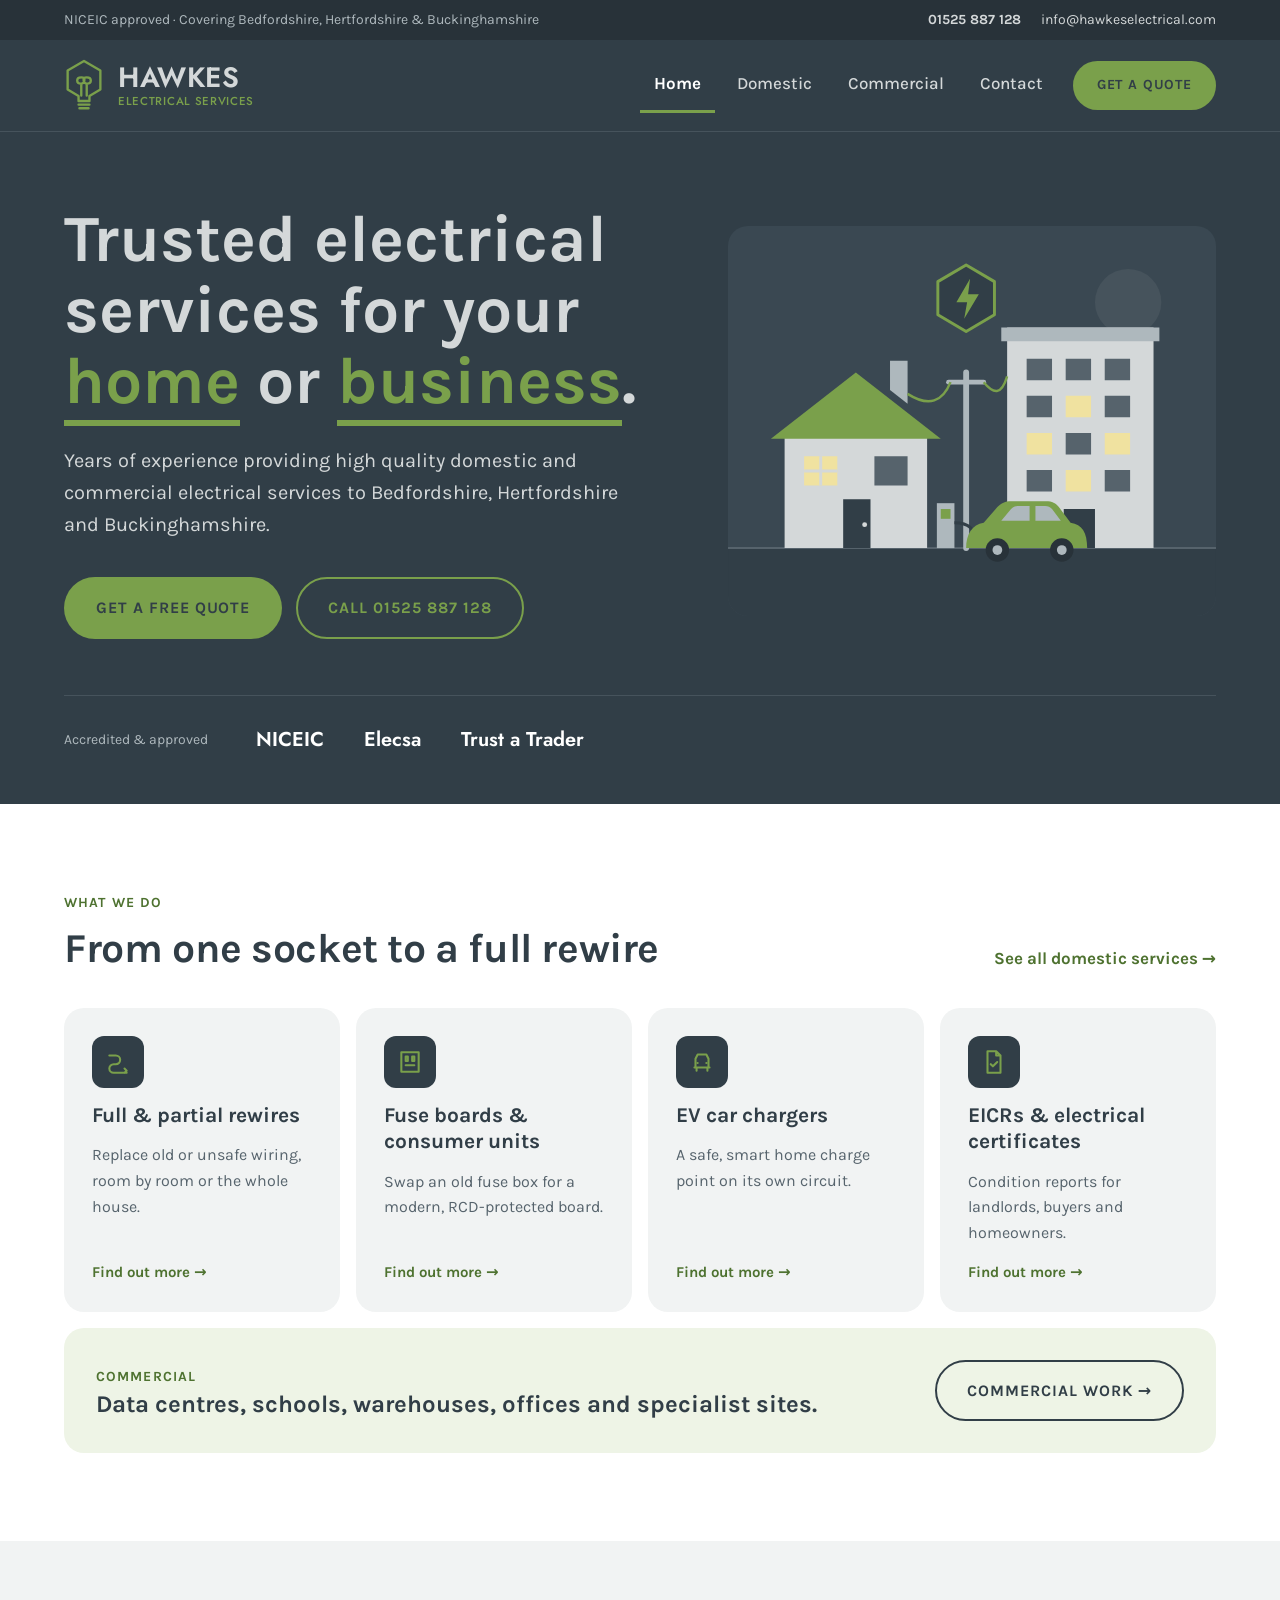
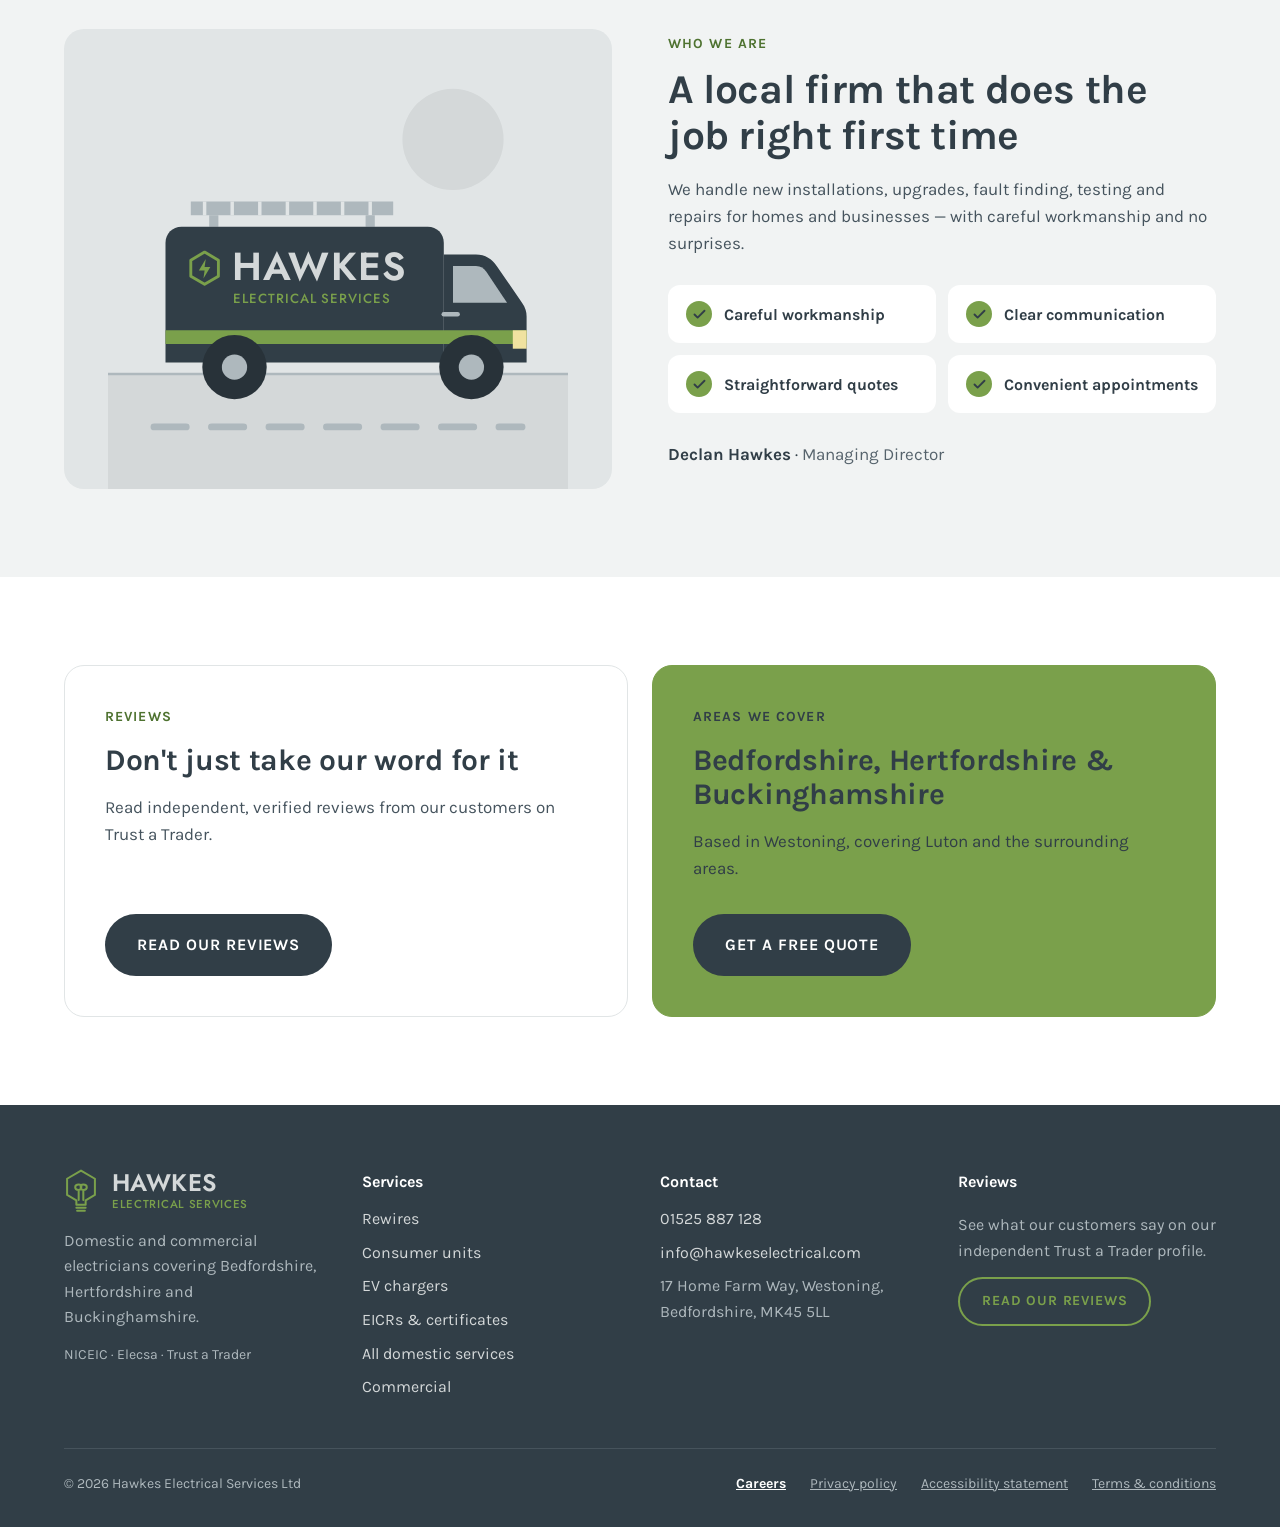
==== index.html @ 8e582f9a "Revert "Match the original site's colours throughout" This reverts commit 0a8708ca179732a55dd2e583e1" ====
<!doctype html>
<html lang="en-GB">
<head>
<meta charset="utf-8">
<meta name="viewport" content="width=device-width, initial-scale=1">
<title>Hawkes Electrical Services – Domestic & commercial electricians</title>
<meta name="description" content="Trusted domestic and commercial electrical services across Bedfordshire, Hertfordshire and Buckinghamshire.">
<meta name="theme-color" content="#313E47">
<link rel="preconnect" href="https://fonts.googleapis.com">
<link rel="preconnect" href="https://fonts.gstatic.com" crossorigin>
<link href="https://fonts.googleapis.com/css2?family=Karla:wght@400;500;600;700&amp;family=Jost:wght@500;600&amp;display=swap" rel="stylesheet">
<link rel="stylesheet" href="styles.css?v=8">
</head>
<body>
<a class="skip" href="#main">Skip to content</a>
<div class="topbar"><div class="wrap topbar-in"><span class="muted">NICEIC approved · Covering Bedfordshire, Hertfordshire &amp; Buckinghamshire</span><span class="topbar-links"><a href="tel:01525887128"><strong>01525 887 128</strong></a><a href="mailto:info@hawkeselectrical.com">info@hawkeselectrical.com</a></span></div></div>
<header class="site-header"><div class="wrap header-in">
<a class="brand" href="index.html" aria-label="Hawkes Electrical Services – home"><svg class="logo-mark" width="40" height="53" viewBox="0 0 44 58" fill="none" stroke="#7AA04B" stroke-width="2.6" stroke-linecap="round" stroke-linejoin="round" aria-hidden="true"><path d="M22 2 40 12.5v21L28 40.5V46H16v-5.5L4 33.5v-21z"/><path d="M19 40V27M25 40V27M19 27c-6 0-6-7 0-7s3 7 0 7M25 27c6 0 6-7 0-7s-3 7 0 7"/><path d="M16 50h12M17 54h10"/></svg><span class="wordmark"><span class="wm-1">HAWKES</span><span class="wm-2">ELECTRICAL SERVICES</span></span></a>
<a class="btn btn-green btn-sm header-call" href="tel:01525887128">Call us</a>
<nav class="nav" aria-label="Main"><a href="index.html" aria-current="page">Home</a><a href="domestic.html">Domestic</a><a href="commercial.html">Commercial</a><a href="contact.html">Contact</a><a class="btn btn-green btn-sm nav-cta" href="contact.html">Get a quote</a></nav>
</div></header>
<main id="main">
<section class="hero"><div class="wrap hero-in">
<div class="hero-copy">
<h1>Trusted electrical services for your <span class="hl">home</span> or <span class="hl">business</span>.</h1>
<p class="lead">Years of experience providing high quality domestic and commercial electrical services to Bedfordshire, Hertfordshire and Buckinghamshire.</p>
<div class="btn-row"><a class="btn btn-green" href="contact.html">Get a free quote</a><a class="btn btn-outline" href="tel:01525887128">Call 01525 887 128</a></div>
</div>
<div class="hero-art art-dark"><svg viewBox="0 0 500 400" width="100%" height="100%" role="img" aria-label="Illustration of a house and an office building connected to the power network" style="display:block">
<circle cx="410" cy="78" r="34" fill="#46535C"></circle>
<path d="M0 330h500v70H0z" fill="#313E47"></path>
<path d="M0 330h500" stroke="#56636C" stroke-width="2"></path>
<g>
<path d="M286 330V104h150v226z" fill="#D4D8D9"></path>
<path d="M280 104h162v14H280z" fill="#AEB8BD"></path>
<path d="M306 136h26v22h-26zM346 136h26v22h-26zM386 136h26v22h-26zM306 174h26v22h-26zM386 174h26v22h-26zM346 212h26v22h-26zM306 250h26v22h-26zM386 250h26v22h-26z" fill="#56636C"></path>
<path d="M346 174h26v22h-26zM306 212h26v22h-26zM386 212h26v22h-26zM346 250h26v22h-26z" fill="#F0E2A0"></path>
<path d="M344 290h32v40h-32z" fill="#313E47"></path>
</g>
<g>
<path d="M58 330V212h146v118z" fill="#D4D8D9"></path>
<path d="M44 218 131 150l87 68z" fill="#7AA04B"></path>
<path d="M166 168v-30h18v44z" fill="#AEB8BD"></path>
<path d="M78 236h34v30H78z" fill="#F0E2A0"></path>
<path d="M150 236h34v30h-34z" fill="#56636C"></path>
<path d="M95 236v30M78 251h34" stroke="#D4D8D9" stroke-width="3"></path>
<path d="M118 280h28v50h-28z" fill="#313E47"></path>
<circle cx="140" cy="306" r="2.5" fill="#D4D8D9"></circle>
</g>
<g>
<path d="M244 330V150" stroke="#AEB8BD" stroke-width="6" stroke-linecap="round"></path>
<path d="M226 160h36" stroke="#AEB8BD" stroke-width="5" stroke-linecap="round"></path>
<path d="M184 172c22 14 36 8 44-12M262 160c10 12 18 14 24-6" fill="none" stroke="#7AA04B" stroke-width="2.5"></path>
</g>
<g>
<path d="M214 330v-46h18v46z" fill="#AEB8BD"></path>
<path d="M218 290h10v10h-10z" fill="#7AA04B"></path>
<path d="M232 304c18 0 22 10 22 20" fill="none" stroke="#313E47" stroke-width="3"></path>
</g>
<g>
<path d="M244 330c0-14 6-24 18-26l14-16c4-4 8-6 14-6h36c6 0 10 2 13 6l12 16c12 2 17 10 17 26z" fill="#7AA04B"></path>
<path d="M280 302l10-12c2-2 4-3 7-3h12v15zM315 302v-15h10c3 0 5 1 7 3l9 12z" fill="#AEB8BD"></path>
<circle cx="276" cy="332" r="12" fill="#283239"></circle><circle cx="276" cy="332" r="5" fill="#AEB8BD"></circle>
<circle cx="342" cy="332" r="12" fill="#283239"></circle><circle cx="342" cy="332" r="5" fill="#AEB8BD"></circle>
</g>
<g transform="translate(210 40)">
<path d="M34 0 63 17v34L34 68 5 51V17z" fill="#313E47" stroke="#7AA04B" stroke-width="3" stroke-linejoin="round"></path>
<path d="M38 14 24 38h11l-3 17 15-25H36z" fill="#7AA04B"></path>
</g>
</svg></div>
</div>
<div class="wrap"><div class="accred"><span class="muted small">Accredited &amp; approved</span><span>NICEIC</span><span>Elecsa</span><span>Trust a Trader</span></div></div>
</section>
<section class="section"><div class="wrap">
<div class="section-head"><div><p class="eyebrow">What we do</p><h2>From one socket to a full rewire</h2></div><a class="text-link" href="domestic.html">See all domestic services →</a></div>
<div class="grid-4"><a class="card-link" href="rewires.html"><span class="ico"><svg width="26" height="26" viewBox="0 0 24 24" fill="none" stroke="#7AA04B" stroke-width="1.9" stroke-linecap="round" stroke-linejoin="round" aria-hidden="true"><path d="M4 6h6a4 4 0 0 1 0 8H8a4 4 0 0 0 0 8h12M18 18l2 2-2 2"/></svg></span><span class="card-title">Full &amp; partial rewires</span><span class="card-text">Replace old or unsafe wiring, room by room or the whole house.</span><span class="more">Find out more →</span></a><a class="card-link" href="consumer-units.html"><span class="ico"><svg width="26" height="26" viewBox="0 0 24 24" fill="none" stroke="#7AA04B" stroke-width="1.9" stroke-linecap="round" stroke-linejoin="round" aria-hidden="true"><path d="M4 3h16v18H4zM8 7h2v4H8zM14 7h2v4h-2zM8 15h8"/></svg></span><span class="card-title">Fuse boards &amp; consumer units</span><span class="card-text">Swap an old fuse box for a modern, RCD-protected board.</span><span class="more">Find out more →</span></a><a class="card-link" href="ev-chargers.html"><span class="ico"><svg width="26" height="26" viewBox="0 0 24 24" fill="none" stroke="#7AA04B" stroke-width="1.9" stroke-linecap="round" stroke-linejoin="round" aria-hidden="true"><path d="M5 17h14M6 17V9l2-4h8l2 4v8M8 13h.01M16 13h.01M7 17v3M17 17v3"/></svg></span><span class="card-title">EV car chargers</span><span class="card-text">A safe, smart home charge point on its own circuit.</span><span class="more">Find out more →</span></a><a class="card-link" href="eicr.html"><span class="ico"><svg width="26" height="26" viewBox="0 0 24 24" fill="none" stroke="#7AA04B" stroke-width="1.9" stroke-linecap="round" stroke-linejoin="round" aria-hidden="true"><path d="M14 2H6v20h12V6l-4-4zM14 2v4h4M9 14l2 2 4-4"/></svg></span><span class="card-title">EICRs &amp; electrical certificates</span><span class="card-text">Condition reports for landlords, buyers and homeowners.</span><span class="more">Find out more →</span></a></div>
<a class="commercial-strip" href="commercial.html"><span><span class="eyebrow">Commercial</span><span class="strip-title">Data centres, schools, warehouses, offices and specialist sites.</span></span><span class="btn btn-outline">Commercial work →</span></a>
</div></section>
<section class="section alt"><div class="wrap split">
<div class="art art-light square"><svg viewBox="0 0 400 400" width="100%" height="100%" role="img" aria-label="Illustration of a Hawkes Electrical van" style="display:block">
<circle cx="300" cy="96" r="44" fill="#D4D8D9"></circle>
<path d="M0 300h400v100H0z" fill="#D4D8D9"></path>
<path d="M0 300h400" stroke="#AEB8BD" stroke-width="2"></path>
<path d="M40 346h320" stroke="#AEB8BD" stroke-width="6" stroke-linecap="round" stroke-dasharray="28 22"></path>
<g>
<path d="M72 150h176v12H72z" fill="#AEB8BD"></path>
<path d="M84 150v12M108 150v12M132 150v12M156 150v12M180 150v12M204 150v12M228 150v12" stroke="#E1E5E6" stroke-width="3"></path>
<path d="M88 162h8v10h-8zM224 162h8v10h-8z" fill="#AEB8BD"></path>
<path d="M50 186c0-8 6-14 14-14h214c8 0 14 6 14 14v104H50z" fill="#313E47"></path>
<path d="M292 196h28c8 0 14 4 18 10l22 32c3 4 4 8 4 12v40h-72z" fill="#313E47"></path>
<path d="M300 206h20c4 0 7 2 9 5l18 27h-47z" fill="#AEB8BD"></path>
<path d="M50 262h314v12H50z" fill="#7AA04B"></path>
<path d="M352 262h12v16h-12z" fill="#F0E2A0"></path>
<path d="M292 248h12" stroke="#AEB8BD" stroke-width="4" stroke-linecap="round"></path>
<g transform="translate(70 194)">
<path d="M14 0 26 7v14L14 28 2 21V7z" fill="none" stroke="#7AA04B" stroke-width="2.5" stroke-linejoin="round"></path>
<path d="M15 6 9 16h5l-1 7 6-10h-5z" fill="#7AA04B"></path>
</g>
<text x="108" y="218" font-family="Jost, sans-serif" font-weight="600" font-size="34" letter-spacing="1" fill="#D4D8D9">HAWKES</text>
<text x="109" y="238" font-family="Jost, sans-serif" font-weight="500" font-size="11.5" letter-spacing="0.8" fill="#7AA04B">ELECTRICAL SERVICES</text>
<circle cx="110" cy="294" r="28" fill="#283239"></circle><circle cx="110" cy="294" r="11" fill="#AEB8BD"></circle>
<circle cx="316" cy="294" r="28" fill="#283239"></circle><circle cx="316" cy="294" r="11" fill="#AEB8BD"></circle>
</g>
</svg></div>
<div><p class="eyebrow">Who we are</p><h2>A local firm that does the job right first time</h2>
<p class="body-muted">We handle new installations, upgrades, fault finding, testing and repairs for homes and businesses — with careful workmanship and no surprises.</p>
<ul class="value-grid"><li><span class="tick"><svg width="15" height="15" viewBox="0 0 24 24" fill="none" stroke="#313E47" stroke-width="3" stroke-linecap="round" stroke-linejoin="round" aria-hidden="true"><path d="M20 6 9 17l-5-5"/></svg></span>Careful workmanship</li><li><span class="tick"><svg width="15" height="15" viewBox="0 0 24 24" fill="none" stroke="#313E47" stroke-width="3" stroke-linecap="round" stroke-linejoin="round" aria-hidden="true"><path d="M20 6 9 17l-5-5"/></svg></span>Clear communication</li><li><span class="tick"><svg width="15" height="15" viewBox="0 0 24 24" fill="none" stroke="#313E47" stroke-width="3" stroke-linecap="round" stroke-linejoin="round" aria-hidden="true"><path d="M20 6 9 17l-5-5"/></svg></span>Straightforward quotes</li><li><span class="tick"><svg width="15" height="15" viewBox="0 0 24 24" fill="none" stroke="#313E47" stroke-width="3" stroke-linecap="round" stroke-linejoin="round" aria-hidden="true"><path d="M20 6 9 17l-5-5"/></svg></span>Convenient appointments</li></ul>
<p><strong>Declan Hawkes</strong> · <span class="muted-dark">Managing Director</span></p></div>
</div></section>
<section class="section"><div class="wrap two-panels">
<div class="panel"><p class="eyebrow">Reviews</p><h2>Don't just take our word for it</h2><p class="body-muted">Read independent, verified reviews from our customers on Trust a Trader.</p><a class="btn btn-dark" href="https://www.trustatrader.com/">Read our reviews</a></div>
<div class="panel green"><p class="eyebrow dark">Areas we cover</p><h2>Bedfordshire, Hertfordshire &amp; Buckinghamshire</h2><p>Based in Westoning, covering Luton and the surrounding areas.</p><a class="btn btn-dark" href="contact.html">Get a free quote</a></div>
</div></section>
</main>
<footer class="site-footer"><div class="wrap">
<div class="footer-grid">
<div class="stack"><span class="brand"><svg class="logo-mark" width="40" height="53" viewBox="0 0 44 58" fill="none" stroke="#7AA04B" stroke-width="2.6" stroke-linecap="round" stroke-linejoin="round" aria-hidden="true"><path d="M22 2 40 12.5v21L28 40.5V46H16v-5.5L4 33.5v-21z"/><path d="M19 40V27M25 40V27M19 27c-6 0-6-7 0-7s3 7 0 7M25 27c6 0 6-7 0-7s-3 7 0 7"/><path d="M16 50h12M17 54h10"/></svg><span class="wordmark"><span class="wm-1">HAWKES</span><span class="wm-2">ELECTRICAL SERVICES</span></span></span><p class="muted">Domestic and commercial electricians covering Bedfordshire, Hertfordshire and Buckinghamshire.</p><p class="muted small">NICEIC · Elecsa · Trust a Trader</p></div>
<nav class="stack-tight" aria-label="Services"><span class="footer-h">Services</span><a href="rewires.html">Rewires</a><a href="consumer-units.html">Consumer units</a><a href="ev-chargers.html">EV chargers</a><a href="eicr.html">EICRs &amp; certificates</a><a href="domestic.html">All domestic services</a><a href="commercial.html">Commercial</a></nav>
<div class="stack-tight"><span class="footer-h">Contact</span><a href="tel:01525887128">01525 887 128</a><a href="mailto:info@hawkeselectrical.com">info@hawkeselectrical.com</a><span class="muted">17 Home Farm Way, Westoning,<br>Bedfordshire, MK45 5LL</span></div>
<div class="stack"><span class="footer-h">Reviews</span><p class="muted">See what our customers say on our independent Trust a Trader profile.</p><a class="btn btn-outline btn-sm" href="https://www.trustatrader.com/">Read our reviews</a></div>
</div>
<div class="footer-bottom"><span>© 2026 Hawkes Electrical Services Ltd</span><span class="footer-legal"><a class="footer-careers" href="careers.html">Careers</a><a href="#">Privacy policy</a><a href="#">Accessibility statement</a><a href="#">Terms &amp; conditions</a></span></div>
</div></footer>
</body>
</html>
---- styles.css ----
/* Hawkes Electrical Services – site styles */
:root{
  --slate:#313E47; --slate-deep:#283239; --slate-2:#3A4852; --line-dark:#46535C;
  --green:#7AA04B; --green-text:#4E7230;
  --light:#D4D8D9; --muted-on-dark:#AEB8BD;
  --bg-alt:#F1F3F3; --line:#E1E5E6; --body-muted:#45535D; --muted:#56636C;
  --radius:20px; --radius-sm:12px;
}
*{box-sizing:border-box}
html{scroll-behavior:smooth}
body{margin:0;font-family:Karla,system-ui,sans-serif;font-size:17px;line-height:1.6;color:var(--slate);background:#fff}
img,svg{max-width:100%}
a{color:var(--slate)}
a:hover{color:var(--green-text)}
h1,h2,h3{line-height:1.12;margin:0}
h2{font-size:clamp(28px,3.2vw,42px)}
:focus-visible{outline:3px solid var(--green);outline-offset:2px}
.wrap{max-width:1200px;margin:0 auto;padding:0 24px}
.narrow{max-width:880px}
.skip{position:absolute;left:-999px;top:0;background:var(--green);color:var(--slate);padding:12px 16px;z-index:10}
.skip:focus{left:12px}
.small{font-size:14px}
.muted{color:var(--muted-on-dark)}
.muted-dark{color:var(--muted)}
.body-muted{color:var(--body-muted)}
.mb{margin-bottom:32px}

/* Header */
.topbar{background:var(--slate-deep);font-size:14px;color:var(--light)}
.topbar-in{display:flex;flex-wrap:wrap;gap:6px 24px;justify-content:space-between;align-items:center;padding-top:9px;padding-bottom:9px}
.topbar-links{display:flex;flex-wrap:wrap;gap:20px}
.topbar a{color:var(--light);text-decoration:none}
.site-header{background:var(--slate);border-bottom:1px solid var(--line-dark)}
.header-in{display:flex;flex-wrap:wrap;gap:14px 32px;justify-content:space-between;align-items:center;padding-top:18px;padding-bottom:18px}
.brand{display:flex;align-items:center;gap:14px;text-decoration:none}
.wordmark{display:flex;flex-direction:column;line-height:1}
.wm-1{font-family:Jost,sans-serif;font-weight:600;font-size:28px;letter-spacing:.02em;color:var(--light)}
.wm-2{font-family:Jost,sans-serif;font-weight:500;font-size:11.5px;letter-spacing:.06em;color:var(--green);margin-top:4px}
.nav{display:flex;flex-wrap:wrap;gap:2px 8px;align-items:center}
.nav a:not(.btn){color:var(--light);text-decoration:none;font-weight:500;padding:12px 14px;border-bottom:3px solid transparent}
.nav a:not(.btn):hover{color:#fff;border-bottom-color:var(--green)}
.nav a[aria-current="page"]{color:#fff;font-weight:700;border-bottom-color:var(--green)}
.nav .btn{margin-left:8px}
.site-header .header-call{display:none}

/* Buttons */
.btn{display:inline-flex;align-items:center;justify-content:center;gap:8px;min-height:48px;padding:16px 30px;border-radius:999px;font:inherit;font-weight:700;font-size:16px;letter-spacing:.06em;text-transform:uppercase;text-decoration:none;cursor:pointer;border:2.5px solid transparent;transition:transform .15s ease,background-color .15s ease}
.btn:hover{transform:translateY(-1px)}
.btn-sm{padding:11px 22px;font-size:14px}
.btn-green{background:var(--green);color:var(--slate)}
.btn-green:hover{background:#86AD55;color:var(--slate)}
.btn-outline{color:var(--green);border-color:var(--green);background:transparent}
.btn-outline:hover{background:var(--green);color:var(--slate)}
.btn-dark{background:var(--slate);color:#fff}
.btn-dark:hover{background:var(--slate-deep);color:#fff}
.btn-outline-dark{color:var(--slate);border-color:var(--slate)}
.btn-outline-dark:hover{background:var(--slate);color:#fff}
.btn-block{width:100%}
.btn-row{display:flex;flex-wrap:wrap;gap:14px;margin-top:36px}

/* Hero */
.hero{background:var(--slate);color:var(--light)}
.hero h1{font-size:clamp(38px,5.2vw,66px);line-height:1.08;color:var(--light)}
.hl{color:var(--green);border-bottom:6px solid var(--green)}
.lead{font-size:20px;max-width:580px;margin:28px 0 0}
.hero-in{display:flex;flex-wrap:wrap;gap:56px;align-items:center;padding-top:72px}
.hero-copy{flex:1 1 500px;min-width:0}
.hero-art{flex:1 1 380px;min-width:0;aspect-ratio:5/4;border-radius:var(--radius);overflow:hidden}
.art-dark{background:var(--slate-2)}
.art-light{background:var(--line)}
.accred{margin:56px 0 0;padding:28px 0 48px;border-top:1px solid var(--line-dark);display:flex;flex-wrap:wrap;gap:12px 40px;align-items:center}
.accred span:not(.muted){font-family:Jost,sans-serif;font-weight:600;font-size:20px;color:#fff}
.page-hero .wrap{padding-top:40px;padding-bottom:80px}
.crumbs{font-size:15px;color:var(--muted-on-dark);margin-bottom:40px;display:flex;flex-wrap:wrap;gap:10px}
.crumbs a{color:var(--muted-on-dark)}
.crumbs [aria-current]{color:var(--light)}

/* Sections */
.section{padding:88px 0}
.section.alt{background:var(--bg-alt)}
.section.dark{background:var(--slate);color:var(--light)}
.section.dark h2{color:#fff}
.tight-bottom{padding-bottom:40px}
.tight-top{padding-top:48px}
.eyebrow{margin:0 0 10px;font-size:14px;font-weight:700;letter-spacing:.08em;text-transform:uppercase;color:var(--green-text)}
.eyebrow.on-dark{color:var(--green);display:block}
.eyebrow.dark{color:var(--slate)}
.section-head{display:flex;flex-wrap:wrap;gap:16px 48px;align-items:flex-end;justify-content:space-between;margin-bottom:40px}
.text-link{font-weight:700;color:var(--green-text);text-decoration:none}
.split{display:flex;flex-wrap:wrap;gap:56px;align-items:center}
.split > *{flex:1 1 440px;min-width:0}
.split.top{align-items:flex-start}
.split.bottom{align-items:flex-end}
.split.bottom > :last-child{flex:0 0 auto}
.art.square{aspect-ratio:1/1;max-height:460px;border-radius:var(--radius);overflow:hidden}

/* Grids & cards */
.grid-4{display:grid;grid-template-columns:repeat(auto-fit,minmax(250px,1fr));gap:16px}
.grid-5{display:grid;grid-template-columns:repeat(auto-fit,minmax(200px,1fr));gap:16px}
.grid-2{display:grid;grid-template-columns:repeat(auto-fit,minmax(320px,1fr));gap:16px}
.card-link{text-decoration:none;color:var(--slate);background:var(--bg-alt);border-radius:var(--radius);padding:28px;display:flex;flex-direction:column;gap:14px;min-height:240px;transition:transform .15s ease,box-shadow .15s ease}
.card-link:hover{transform:translateY(-3px);box-shadow:0 10px 30px rgba(49,62,71,.12);color:var(--slate)}
.card-link.dark{background:var(--slate);color:var(--light)}
.card-link.dark:hover{color:var(--light)}
.card-link.dark .card-title{color:#fff}
.card-link.dark .more{color:var(--green)}
.card-link.dark .ico{background:var(--slate-2)}
.ico{width:52px;height:52px;border-radius:var(--radius-sm);background:var(--slate);display:flex;align-items:center;justify-content:center}
.ico.light{background:#fff;width:46px;height:46px}
.card-title{font-weight:700;font-size:21px;line-height:1.25}
.card-text{color:var(--muted);font-size:16px;flex:1}
.card-link.dark .card-text{color:var(--light)}
.more{font-weight:700;color:var(--green-text);font-size:15px}
.card{background:var(--bg-alt);border-radius:var(--radius);padding:26px;display:flex;flex-direction:column;gap:12px}
.card h3{font-size:19px}
.card p{margin:0;color:var(--muted);font-size:16px}
.commercial-strip{margin-top:16px;text-decoration:none;color:var(--light);background:var(--slate);border-radius:var(--radius);padding:32px;display:flex;flex-wrap:wrap;gap:16px 40px;justify-content:space-between;align-items:center}
.commercial-strip:hover{color:var(--light)}
.commercial-strip > span:first-child{flex:1 1 420px;min-width:0}
.strip-title{display:block;font-weight:700;font-size:24px;color:#fff;line-height:1.25}

/* About */
.value-grid{list-style:none;margin:28px 0;padding:0;display:grid;grid-template-columns:repeat(2,minmax(0,1fr));gap:12px}
.value-grid li{display:flex;gap:12px;align-items:center;background:#fff;border-radius:var(--radius-sm);padding:16px 18px;font-weight:700;font-size:16px}
.tick{flex:none;width:26px;height:26px;border-radius:999px;background:var(--green);display:inline-flex;align-items:center;justify-content:center}

/* Panels */
.two-panels{display:flex;flex-wrap:wrap;gap:24px}
.panel{flex:1 1 460px;min-width:0;border:1.5px solid var(--line);border-radius:var(--radius);padding:40px;display:flex;flex-direction:column;gap:16px;align-items:flex-start}
.panel h2{font-size:30px}
.panel p{margin:0}
.panel.green{background:var(--green);border-color:var(--green)}
.panel .btn{margin-top:auto}
.panel p:last-of-type{margin-bottom:16px}
.band-green{background:var(--green);padding:64px 0}
.band-in{display:flex;flex-wrap:wrap;gap:24px 48px;align-items:center;justify-content:space-between}
.band-in h2{flex:1 1 480px;font-size:clamp(26px,3vw,36px)}
.band-in .btn-row{margin-top:0}

/* Service pages */
.facts{margin:0;background:var(--slate-2);border-radius:var(--radius);padding:12px 32px}
.facts div{padding:16px 0;border-bottom:1px solid #4C5A64}
.facts div:last-child{border-bottom:0}
.facts dt{font-size:14px;font-weight:700;letter-spacing:.08em;text-transform:uppercase;color:var(--green)}
.facts dd{margin:4px 0 0;font-size:19px;font-weight:600;color:#fff}
.signs,.included{list-style:none;margin:0;padding:0;display:flex;flex-direction:column}
.signs,.included{gap:12px}
.signs li,.included li{display:flex;gap:14px;align-items:center;padding:14px 20px;min-height:58px;border-radius:var(--radius-sm)}
.signs li{background:var(--bg-alt)}
.included li{background:#EEF4E6}
.signs svg{flex:none}
.steps{list-style:none;margin:0;padding:0;display:grid;grid-template-columns:repeat(auto-fit,minmax(240px,1fr));gap:16px}
.steps li{background:#fff;border-radius:var(--radius);padding:28px;display:flex;flex-direction:column;gap:12px}
.steps h3{font-size:20px}
.steps p{margin:0;color:var(--muted);font-size:16px}
.step-n{font-family:Jost,sans-serif;font-weight:600;font-size:40px;line-height:1;color:var(--green)}
.faqs{border-top:1px solid var(--line)}
.faqs details{border-bottom:1px solid var(--line)}
.faqs summary{list-style:none;cursor:pointer;display:flex;justify-content:space-between;align-items:center;gap:16px;padding:20px 0;font-weight:700;font-size:19px;min-height:64px}
.faqs summary::-webkit-details-marker{display:none}
.faqs summary::after{content:"+";flex:none;width:32px;height:32px;border-radius:999px;background:var(--bg-alt);display:flex;align-items:center;justify-content:center;font-size:20px;color:var(--green-text)}
.faqs details[open] summary::after{content:"−"}
.faqs p{margin:0;padding:0 48px 24px 0;color:var(--body-muted)}
.rel{background:#fff;border-radius:var(--radius);padding:24px 28px;text-decoration:none;color:var(--slate);display:flex;justify-content:space-between;align-items:center;gap:16px;min-height:88px;font-weight:700;font-size:19px}
.rel span:last-child{color:var(--green-text)}
.rel.dark{background:var(--slate);color:#fff}
.rel.dark:hover{color:#fff}
.rel.dark span:last-child{color:var(--green)}

/* Commercial */
.section.dark .split p{color:var(--light)}
.svc-list{list-style:none;margin:0;padding:0;display:grid;grid-template-columns:repeat(2,minmax(0,1fr));gap:0 32px}
.svc-list li{display:flex;gap:14px;align-items:center;padding:18px 0;border-bottom:1px solid var(--line-dark);font-weight:600;color:#fff}
.svc-list svg{flex:none}
.project{border:1.5px solid var(--line);border-radius:var(--radius);overflow:hidden}
.project-art{aspect-ratio:16/9}
.project-art svg{display:block}
.project-body{padding:24px 28px}
.project-body .eyebrow{margin-bottom:6px}
.project-body h3{font-size:20px}
.project-body p:last-child{margin:6px 0 0;color:var(--muted);font-size:16px}

/* Contact */
.contact-hero .wrap{padding-bottom:140px}
.contact-body{background:var(--bg-alt);padding-bottom:96px}
.contact-in{display:flex;flex-wrap:wrap;gap:24px;align-items:flex-start;margin-top:-100px}
.form{flex:1 1 560px;min-width:0;background:#fff;border-radius:var(--radius);padding:40px;display:flex;flex-direction:column;gap:20px}
.form label{display:flex;flex-direction:column;gap:6px;font-weight:700}
.form input:not([type=radio]),.form select,.form textarea{font:inherit;font-weight:400;padding:0 16px;height:52px;border:1.5px solid #C4CBCE;border-radius:12px;background:#fff;color:var(--slate)}
.form textarea{height:auto;padding:14px 16px;resize:vertical}
.row2{display:grid;grid-template-columns:repeat(auto-fit,minmax(220px,1fr));gap:20px}
.pills{border:0;padding:0;margin:0;display:flex;flex-wrap:wrap;gap:10px}
.pills legend{font-weight:700;margin-bottom:10px}
.pills label{flex-direction:row;cursor:pointer}
.pills input{position:absolute;opacity:0;width:1px;height:1px}
.pills span{display:inline-flex;align-items:center;height:48px;padding:0 24px;border-radius:999px;border:2px solid #C4CBCE;font-weight:700}
.pills input:checked + span{background:var(--slate);border-color:var(--slate);color:#fff}
.pills input:focus-visible + span{outline:3px solid var(--green);outline-offset:2px}
.contact-side{flex:1 1 340px;min-width:0;display:flex;flex-direction:column;gap:16px}
.side-card{background:#fff;border-radius:var(--radius);padding:32px;display:flex;flex-direction:column;gap:18px}
.side-card h2{font-size:22px}
.side-card.dark{background:var(--slate);color:var(--light)}
.side-card.dark h2{color:#fff}
.kv{display:flex;flex-direction:column;text-decoration:none;color:var(--light)}
.kv span{font-size:14px;color:var(--muted-on-dark)}
.kv strong{color:#fff;font-size:18px}
.kv strong.green{color:var(--green);font-size:22px}
.chips{display:flex;flex-wrap:wrap;gap:8px}
.chips span{padding:8px 16px;border-radius:999px;background:var(--bg-alt);font-weight:600;font-size:15px}

/* Footer */
.site-footer{background:var(--slate);color:var(--light);font-size:16px;padding:64px 0 32px}
.footer-grid{display:grid;grid-template-columns:repeat(auto-fit,minmax(220px,1fr));gap:40px}
.stack{display:flex;flex-direction:column;gap:14px;align-items:flex-start}
.stack p{margin:0}
.stack-tight{display:flex;flex-direction:column;gap:8px}
.footer-h{font-weight:700;color:#fff;margin-bottom:4px}
.site-footer a:not(.btn){color:var(--light);text-decoration:none}
.site-footer a:not(.btn):hover{color:#fff;text-decoration:underline}
.footer-bottom{margin-top:48px;padding-top:24px;border-top:1px solid var(--line-dark);display:flex;flex-wrap:wrap;gap:12px 32px;justify-content:space-between;font-size:14px;color:var(--muted-on-dark)}
.footer-legal{display:flex;flex-wrap:wrap;gap:8px 24px}
.site-footer .footer-legal a{color:var(--muted-on-dark);text-decoration:underline}

@media (max-width:640px){
  .section{padding:64px 0}
  .hl{border-bottom-width:4px}
  .svc-list{grid-template-columns:1fr}
  .panel,.form{padding:28px}
  .facts{padding:8px 24px}
}
@media (prefers-reduced-motion:reduce){*{transition:none!important;scroll-behavior:auto!important}}

/* Balanced two-column blocks */
.split.equal{align-items:stretch}
.faq-layout{display:grid;grid-template-columns:minmax(0,1fr) minmax(0,1.8fr);gap:56px;align-items:start}
.faq-help{margin:16px 0 0}
.faq-help a{color:var(--green-text);font-weight:700}
.page-hero .lead{max-width:640px}
.accred .muted{margin-right:8px}

@media (max-width:900px){
  .faq-layout{grid-template-columns:1fr;gap:24px}
}
@media (max-width:640px){
  .topbar{display:none}
  .header-in{flex-direction:row;flex-wrap:wrap;align-items:center;gap:12px;padding-top:14px;padding-bottom:0}
  .site-header .header-call{display:inline-flex;margin-left:auto}
  .wm-1{font-size:24px}
  .logo-mark{width:34px;height:45px}
  .nav{width:100%;justify-content:space-between;border-top:1px solid var(--line-dark);gap:0}
  .nav a:not(.btn){flex:1;text-align:center;padding:14px 4px}
  .nav .nav-cta{display:none}
  .hero-in{padding-top:48px;gap:40px}
  .accred{margin-top:40px;gap:10px 28px}
  .accred .muted{flex-basis:100%}
  .btn-row .btn{flex:1 1 100%}
  .value-grid{grid-template-columns:1fr}
  .commercial-strip .btn{width:100%}
  .page-hero .wrap{padding-top:28px;padding-bottom:56px}
  .crumbs{margin-bottom:28px}
  .contact-hero .wrap{padding-bottom:120px}
}

/* ---- Domestic & Commercial v2 ---- */
.hero-split{display:grid;grid-template-columns:minmax(0,1.1fr) minmax(0,1fr);gap:56px;align-items:center}
.hero-split .hero-art{aspect-ratio:5/4;border-radius:var(--radius);overflow:hidden}
.page-hero .hero-split .lead{max-width:540px}
.hero-tight .wrap{padding-bottom:72px}
.jumpbar{background:#fff;border-bottom:1px solid var(--line);position:sticky;top:0;z-index:5}
.jumpbar-in{display:flex;gap:8px;align-items:center;overflow-x:auto;padding-top:14px;padding-bottom:14px;scrollbar-width:none}
.jumpbar-in::-webkit-scrollbar{display:none}
.jumpbar-in > span{font-size:14px;font-weight:700;color:var(--muted);margin-right:8px;white-space:nowrap}
.jumpbar-in a{white-space:nowrap;text-decoration:none;font-weight:600;font-size:15px;padding:9px 18px;border-radius:999px;background:var(--bg-alt);color:var(--slate)}
.jumpbar-in a:hover{background:var(--green);color:var(--slate)}
.bento{display:grid;grid-template-columns:1.25fr 1fr 1fr;grid-template-rows:auto auto;gap:16px}
.tile{text-decoration:none;border-radius:var(--radius);padding:30px;display:flex;flex-direction:column;gap:12px;transition:transform .15s ease,box-shadow .15s ease}
.tile:hover{transform:translateY(-3px);box-shadow:0 12px 32px rgba(49,62,71,.14)}
.tile-feature{grid-row:span 2;background:var(--slate);color:var(--light)}
.tile-feature:hover{color:var(--light)}
.tile-feature .tile-title{color:#fff;font-size:30px}
.tile-feature .ico{background:var(--slate-2)}
.tile-feature .more{color:var(--green);margin-top:auto}
.tile-a,.tile-b{background:var(--bg-alt);color:var(--slate)}
.tile-wide{grid-column:span 2;background:var(--green);color:var(--slate)}
.tile-wide:hover,.tile-a:hover,.tile-b:hover{color:var(--slate)}
.tile-wide .ico{background:var(--slate)}
.tile-wide .tile-text{color:var(--slate)}
.tile-wide .more{color:var(--slate)}
.tile-title{font-weight:700;font-size:22px;line-height:1.2}
.tile-text{color:var(--muted);font-size:16px}
.tile-feature .tile-text{color:var(--light);font-size:17px}
.tile .more{margin-top:auto}
.tile-list{list-style:none;margin:8px 0 16px;padding:0;display:flex;flex-direction:column;gap:10px}
.tile-list li{display:flex;gap:12px;align-items:center;color:#fff;font-weight:600;font-size:16px}
.list-layout{display:grid;grid-template-columns:minmax(0,1fr) minmax(0,1.6fr);gap:56px;align-items:start}
.list-intro{position:sticky;top:96px;display:flex;flex-direction:column;gap:16px;align-items:flex-start}
.list-intro p{margin:0}
.service-rows{list-style:none;margin:0;padding:0;background:#fff;border-radius:var(--radius);overflow:hidden}
.service-rows li{display:flex;gap:18px;align-items:flex-start;padding:22px 28px;border-bottom:1px solid var(--line)}
.service-rows li:last-child{border-bottom:0}
.service-rows strong{display:block;font-size:18px}
.service-rows li > span:last-child > span{display:block;color:var(--muted);font-size:16px}
.row-ico{flex:none;width:44px;height:44px;border-radius:12px;background:#EEF4E6;display:flex;align-items:center;justify-content:center}
.good-grid{display:grid;grid-template-columns:repeat(3,minmax(0,1fr));gap:16px}
.good{border-top:4px solid var(--green);padding-top:20px}
.good h3{font-size:21px;margin-top:8px}
.good p{margin:8px 0 0;color:var(--muted)}
.good-n{font-family:Jost,sans-serif;font-weight:600;color:var(--green-text);font-size:15px;letter-spacing:.08em}
.sector-strip{background:var(--slate-deep);color:var(--light)}
.sector-strip ul{list-style:none;margin:0;padding:0;display:flex;flex-wrap:wrap;justify-content:space-between}
.sector-strip li{display:flex;align-items:center;gap:12px;padding:24px 8px;font-weight:700;font-size:17px;color:#fff}
.head-note{max-width:380px;margin:0}
.svc-grid{display:grid;grid-template-columns:repeat(4,minmax(0,1fr));gap:16px}
.svc-card{border:1.5px solid var(--line);border-radius:20px;padding:26px;display:flex;flex-direction:column;gap:10px;transition:border-color .15s ease}
.svc-card:hover{border-color:var(--green)}
.svc-card h3{font-size:19px}
.svc-card p{margin:0;color:var(--muted);font-size:16px}
.svc-n{font-family:Jost,sans-serif;font-weight:600;font-size:15px;color:var(--green-text);letter-spacing:.08em}
.approach{display:grid;grid-template-columns:minmax(0,1fr) minmax(0,1fr);gap:64px;align-items:center}
.statement{margin:0;font-size:clamp(28px,3.2vw,42px);line-height:1.2;font-weight:700;color:#fff}
.statement .green{color:var(--green)}
.approach-steps{list-style:none;margin:0;padding:0;display:flex;flex-direction:column}
.approach-steps li{display:flex;gap:24px;padding:24px 0;border-bottom:1px solid var(--line-dark)}
.approach-steps li:first-child{padding-top:0}
.approach-steps li:last-child{border-bottom:0;padding-bottom:0}
.approach-steps h3{color:#fff;font-size:21px}
.approach-steps p{margin:6px 0 0;color:var(--light)}
@media (max-width:1000px){
  .svc-grid{grid-template-columns:repeat(2,minmax(0,1fr))}
  .bento{grid-template-columns:1fr 1fr}
  .tile-feature{grid-row:auto;grid-column:span 2}
}
@media (max-width:900px){
  .hero-split,.list-layout,.approach{grid-template-columns:1fr;gap:40px}
  .list-intro{position:static}
  .good-grid{grid-template-columns:1fr}
  .sector-strip ul{justify-content:flex-start;gap:0 24px}
  .sector-strip li{padding:14px 0}
}
@media (max-width:640px){
  .bento,.svc-grid{grid-template-columns:1fr}
  .tile-feature,.tile-wide{grid-column:auto}
  .tile-feature .tile-title{font-size:26px}
  .service-rows li{padding:18px 20px}
  .sector-strip ul{display:grid;grid-template-columns:1fr 1fr;padding:12px 0}
  .head-note{max-width:none}
}
@media (max-width:640px){
  .svc-grid{gap:10px}
  .svc-card{padding:20px 22px;gap:6px}
  .sector-strip li{font-size:16px;white-space:nowrap}
}

/* ---- Light page header for inner pages (hero is home-only) ---- */
.page-head{background:#fff;border-bottom:1px solid var(--line)}
.page-head .wrap{padding-top:32px;padding-bottom:48px}
.page-head .crumbs{color:var(--muted);margin-bottom:28px}
.page-head .crumbs a{color:var(--muted)}
.page-head .crumbs [aria-current]{color:var(--slate)}
.page-head h1{font-size:clamp(34px,4vw,52px);line-height:1.1;color:var(--slate)}
.page-head .lead{color:var(--body-muted);margin-top:16px;font-size:19px;max-width:680px}
.head-split{display:grid;grid-template-columns:minmax(0,1.3fr) minmax(0,1fr);gap:48px;align-items:center}
.page-head .facts{background:var(--bg-alt)}
.page-head .facts div{border-bottom-color:var(--line)}
.page-head .facts dt{color:var(--green-text)}
.page-head .facts dd{color:var(--slate)}
.contact-body{padding-top:48px}
.contact-in{margin-top:0}
@media (max-width:900px){.head-split{grid-template-columns:1fr;gap:28px}}
@media (max-width:640px){.page-head .wrap{padding-top:24px;padding-bottom:36px}.page-head .lead{font-size:18px}}

/* ---- Consistency pass ---- */
/* Service page key facts as a row under the intro */
.facts-row{margin:32px 0 0;display:grid;grid-template-columns:repeat(3,minmax(0,1fr));background:var(--bg-alt);border-radius:var(--radius);overflow:hidden}
.facts-row div{padding:20px 24px;border-left:1px solid var(--line)}
.facts-row div:first-child{border-left:0}
.facts-row dt{font-size:13px;font-weight:700;letter-spacing:.08em;text-transform:uppercase;color:var(--green-text)}
.facts-row dd{margin:4px 0 0;font-size:18px;font-weight:700;color:var(--slate)}
/* Contact: next steps */
.next-steps{list-style:none;margin:0;padding:0;display:flex;flex-direction:column;gap:14px}
.next-steps li{display:flex;gap:14px;align-items:flex-start;color:var(--body-muted);font-size:16px}
.next-steps span{flex:none;width:28px;height:28px;border-radius:999px;background:var(--green);color:var(--slate);font-weight:700;font-size:14px;display:flex;align-items:center;justify-content:center}
/* Footer brand with mark */
.site-footer .brand .logo-mark{width:34px;height:45px}
.site-footer .wm-1{font-size:24px}
/* Consistent card surfaces and spacing */
.card,.card-link,.tile,.steps li,.svc-card,.rel,.panel,.project,.side-card,.form,.service-rows{border-radius:var(--radius)}
.section .mb{margin-bottom:36px}
.section-head{margin-bottom:36px}
.eyebrow{margin-bottom:12px}
h2{letter-spacing:-0.01em}
@media (max-width:640px){
  .facts-row{grid-template-columns:1fr}
  .facts-row div{border-left:0;border-top:1px solid var(--line);padding:16px 20px}
  .facts-row div:first-child{border-top:0}
}
.contact-in{align-items:stretch}

/* =========================================================
   Light theme: bright, clean surfaces; slate for text,
   green for accents. Overrides the earlier dark surfaces.
   ========================================================= */
:root{--tint:#EEF4E6; --green-deep:#5F8A3A}
/* Top bar + header */
/* Buttons on light */
.btn-outline{color:var(--slate);border-color:var(--slate);background:transparent}
.btn-outline:hover{background:var(--slate);color:#fff}
/* Home hero */
.art-sage{background:#E3EBD9}
/* Former dark blocks */
.section.tint{background:var(--tint)}
.statement{color:var(--slate)}
.statement .green{color:var(--green-deep)}
.approach-steps li{border-bottom-color:#D3DFC6}
.approach-steps h3{color:var(--slate)}
.approach-steps p{color:var(--body-muted)}
.sector-strip{background:#fff;color:var(--slate);border-bottom:1px solid var(--line)}
.sector-strip li{color:var(--slate)}
.commercial-strip{background:var(--tint);color:var(--slate)}
.commercial-strip:hover{color:var(--slate)}
.strip-title{color:var(--slate)}
.tile-feature{background:var(--tint);color:var(--slate)}
.tile-feature:hover{color:var(--slate)}
.tile-feature .tile-title{color:var(--slate)}
.tile-feature .tile-text{color:var(--body-muted)}
.tile-feature .ico{background:var(--slate)}
.tile-feature .more{color:var(--green-text)}
.tile-list li{color:var(--slate)}
.rel.dark{background:var(--green);color:var(--slate)}
.rel.dark:hover{color:var(--slate)}
.rel.dark span:last-child{color:var(--slate)}
.side-card.tint{background:var(--tint);color:var(--slate)}
.side-card.tint h2{color:var(--slate)}
.side-card.tint .kv{color:var(--slate)}
.side-card.tint .kv span{color:var(--muted)}
.side-card.tint .kv strong{color:var(--slate)}
.side-card.tint .kv strong.green{color:var(--green-text)}
/* Footer */
/* Careers */
.careers{display:grid;grid-template-columns:minmax(0,1.6fr) minmax(0,1fr);gap:24px;align-items:stretch}
.careers-main{border:1.5px solid var(--line);border-radius:var(--radius);padding:40px;display:flex;flex-direction:column;gap:16px;align-items:flex-start}
.careers-main h2{font-size:clamp(26px,2.6vw,34px)}
.careers-main p{margin:0;max-width:620px}
.careers-main .btn-row{margin-top:12px}
.status-pill{display:inline-flex;align-items:center;gap:10px;padding:8px 16px;border-radius:999px;background:var(--bg-alt);font-weight:700;font-size:15px}
.status-pill .dot{width:10px;height:10px;border-radius:999px;background:#C4CBCE}
@media (max-width:900px){.careers{grid-template-columns:1fr}}
@media (max-width:640px){
  .careers-main{padding:28px}
  .nav a:not(.btn){font-size:16px;padding:14px 2px}
}
@media (max-width:640px){
  .nav a:not(.btn){flex:0 1 auto;font-size:15.5px;padding:14px 4px}
  .careers{gap:16px}
}
@media (max-width:360px){.nav a:not(.btn){font-size:14.5px}}

/* ---- Brand colours restored for header, home hero and footer ---- */
.hero .btn-outline,.site-footer .btn-outline{color:var(--green);border-color:var(--green)}
.hero .btn-outline:hover,.site-footer .btn-outline:hover{background:var(--green);color:var(--slate)}
.site-footer .footer-legal a.footer-careers{color:#fff;font-weight:700}
@media (max-width:640px){.nav{justify-content:space-between}}
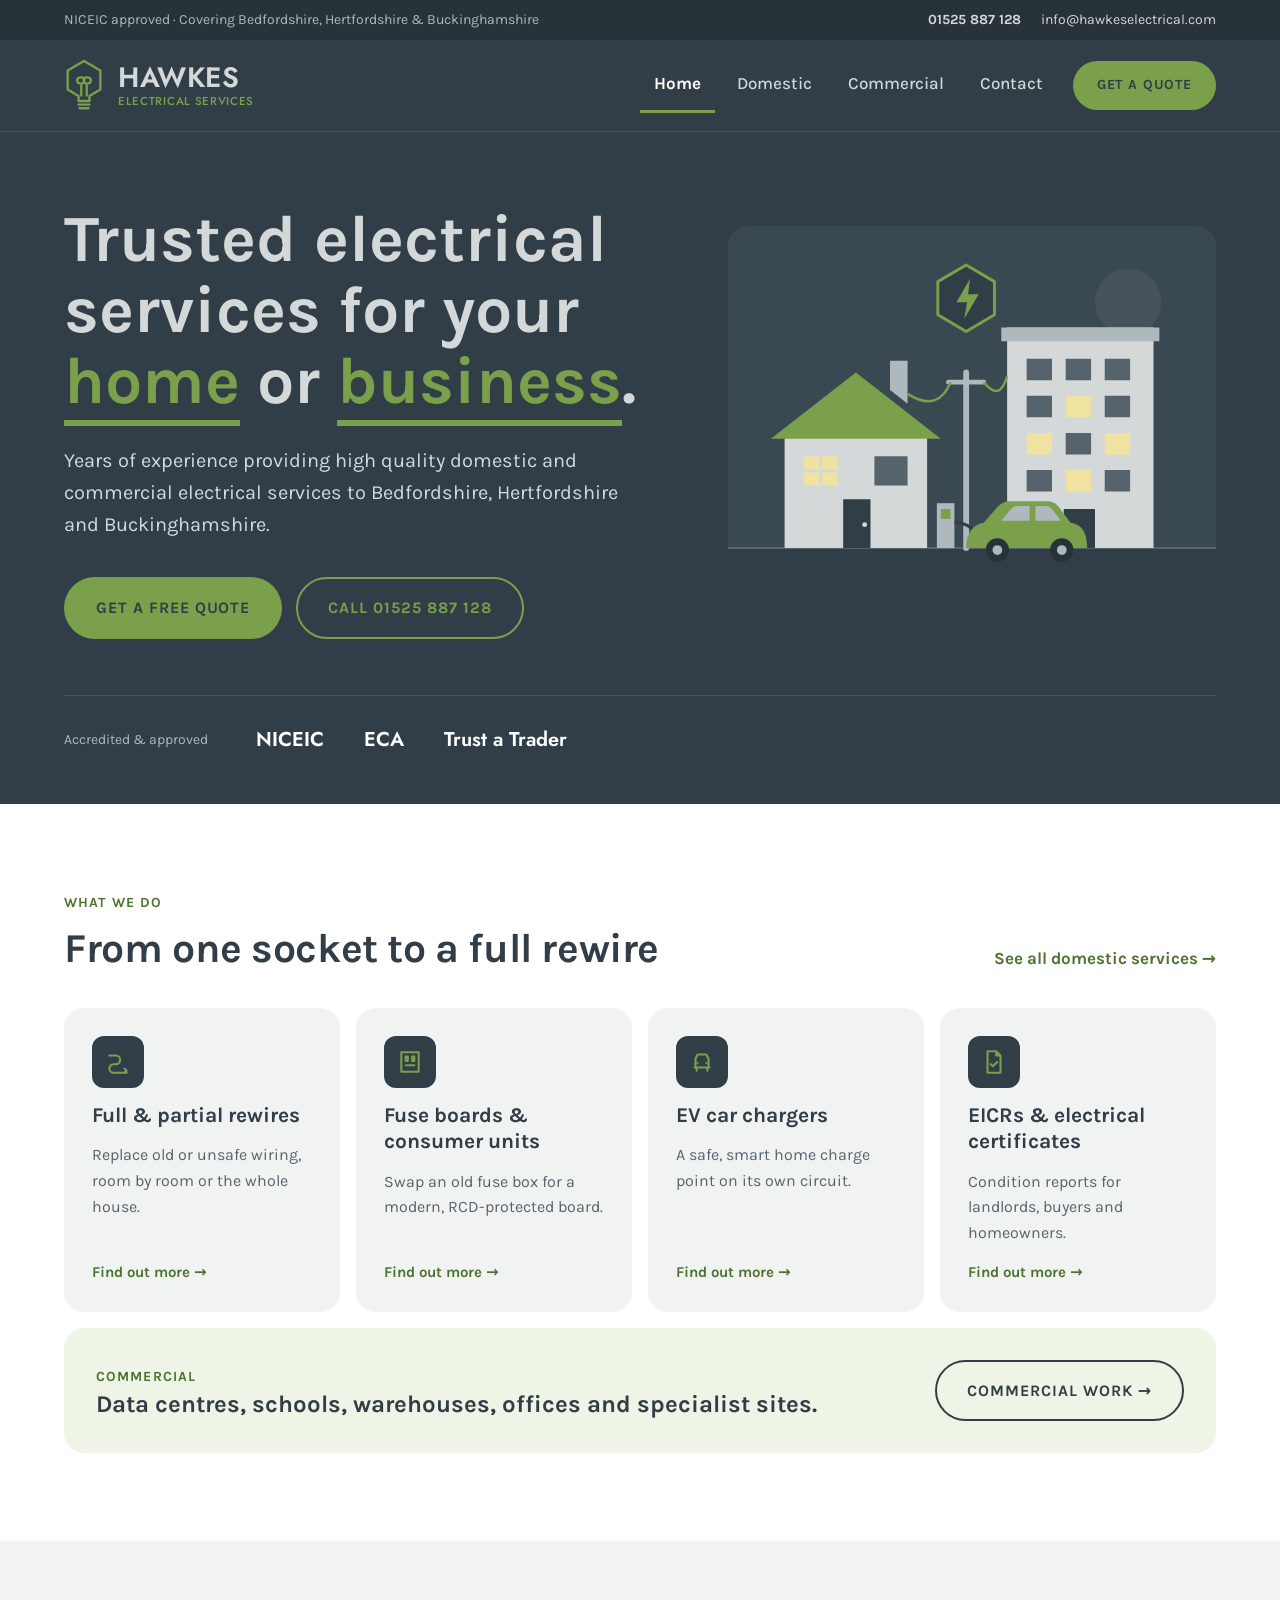
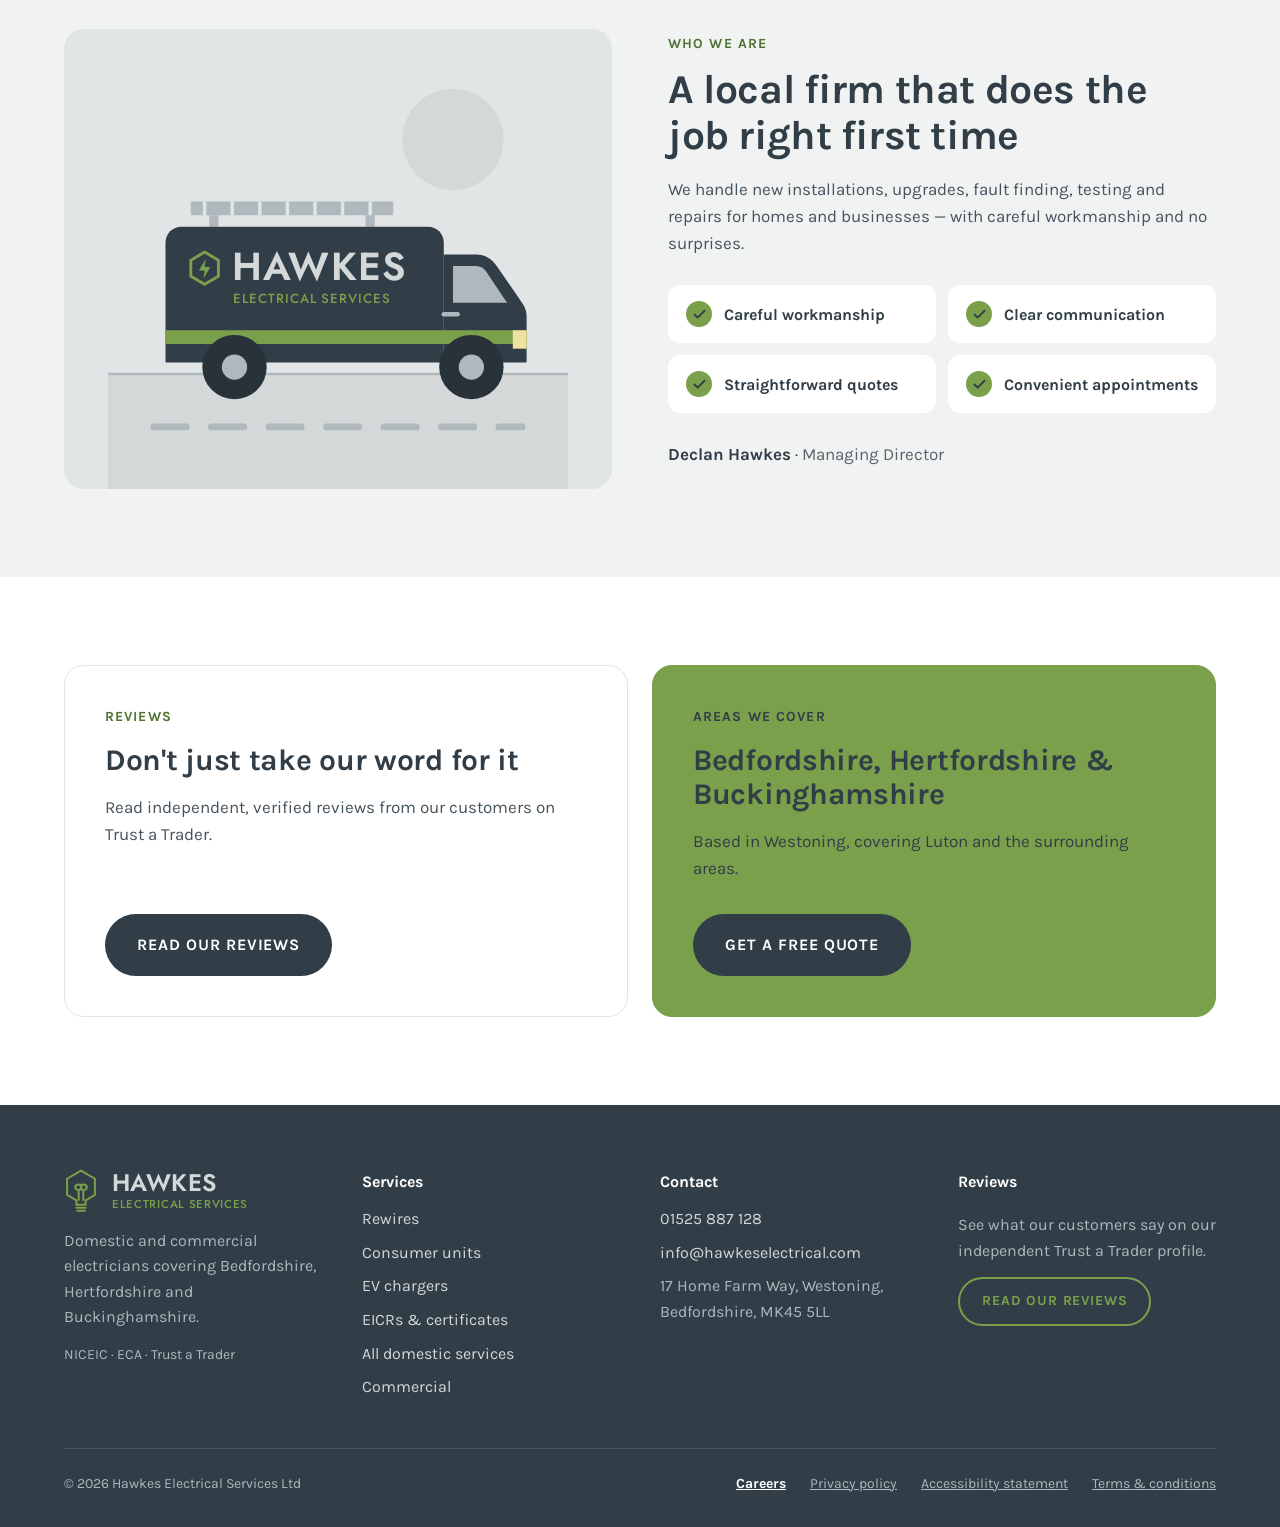
==== commit 0b906cf8: "Keep ECA naming after reverting the all-slate theme Co-Authored-By: Claude Opus 5.5 <noreply@anthrop" ====
--- a/index.html
+++ b/index.html
@@ -9,7 +9,7 @@
 <link rel="preconnect" href="https://fonts.googleapis.com">
 <link rel="preconnect" href="https://fonts.gstatic.com" crossorigin>
 <link href="https://fonts.googleapis.com/css2?family=Karla:wght@400;500;600;700&amp;family=Jost:wght@500;600&amp;display=swap" rel="stylesheet">
-<link rel="stylesheet" href="styles.css?v=8">
+<link rel="stylesheet" href="styles.css?v=10">
 </head>
 <body>
 <a class="skip" href="#main">Skip to content</a>
@@ -69,7 +69,7 @@
 </g>
 </svg></div>
 </div>
-<div class="wrap"><div class="accred"><span class="muted small">Accredited &amp; approved</span><span>NICEIC</span><span>Elecsa</span><span>Trust a Trader</span></div></div>
+<div class="wrap"><div class="accred"><span class="muted small">Accredited &amp; approved</span><span>NICEIC</span><span>ECA</span><span>Trust a Trader</span></div></div>
 </section>
 <section class="section"><div class="wrap">
 <div class="section-head"><div><p class="eyebrow">What we do</p><h2>From one socket to a full rewire</h2></div><a class="text-link" href="domestic.html">See all domestic services →</a></div>
@@ -114,7 +114,7 @@
 </main>
 <footer class="site-footer"><div class="wrap">
 <div class="footer-grid">
-<div class="stack"><span class="brand"><svg class="logo-mark" width="40" height="53" viewBox="0 0 44 58" fill="none" stroke="#7AA04B" stroke-width="2.6" stroke-linecap="round" stroke-linejoin="round" aria-hidden="true"><path d="M22 2 40 12.5v21L28 40.5V46H16v-5.5L4 33.5v-21z"/><path d="M19 40V27M25 40V27M19 27c-6 0-6-7 0-7s3 7 0 7M25 27c6 0 6-7 0-7s-3 7 0 7"/><path d="M16 50h12M17 54h10"/></svg><span class="wordmark"><span class="wm-1">HAWKES</span><span class="wm-2">ELECTRICAL SERVICES</span></span></span><p class="muted">Domestic and commercial electricians covering Bedfordshire, Hertfordshire and Buckinghamshire.</p><p class="muted small">NICEIC · Elecsa · Trust a Trader</p></div>
+<div class="stack"><span class="brand"><svg class="logo-mark" width="40" height="53" viewBox="0 0 44 58" fill="none" stroke="#7AA04B" stroke-width="2.6" stroke-linecap="round" stroke-linejoin="round" aria-hidden="true"><path d="M22 2 40 12.5v21L28 40.5V46H16v-5.5L4 33.5v-21z"/><path d="M19 40V27M25 40V27M19 27c-6 0-6-7 0-7s3 7 0 7M25 27c6 0 6-7 0-7s-3 7 0 7"/><path d="M16 50h12M17 54h10"/></svg><span class="wordmark"><span class="wm-1">HAWKES</span><span class="wm-2">ELECTRICAL SERVICES</span></span></span><p class="muted">Domestic and commercial electricians covering Bedfordshire, Hertfordshire and Buckinghamshire.</p><p class="muted small">NICEIC · ECA · Trust a Trader</p></div>
 <nav class="stack-tight" aria-label="Services"><span class="footer-h">Services</span><a href="rewires.html">Rewires</a><a href="consumer-units.html">Consumer units</a><a href="ev-chargers.html">EV chargers</a><a href="eicr.html">EICRs &amp; certificates</a><a href="domestic.html">All domestic services</a><a href="commercial.html">Commercial</a></nav>
 <div class="stack-tight"><span class="footer-h">Contact</span><a href="tel:01525887128">01525 887 128</a><a href="mailto:info@hawkeselectrical.com">info@hawkeselectrical.com</a><span class="muted">17 Home Farm Way, Westoning,<br>Bedfordshire, MK45 5LL</span></div>
 <div class="stack"><span class="footer-h">Reviews</span><p class="muted">See what our customers say on our independent Trust a Trader profile.</p><a class="btn btn-outline btn-sm" href="https://www.trustatrader.com/">Read our reviews</a></div>
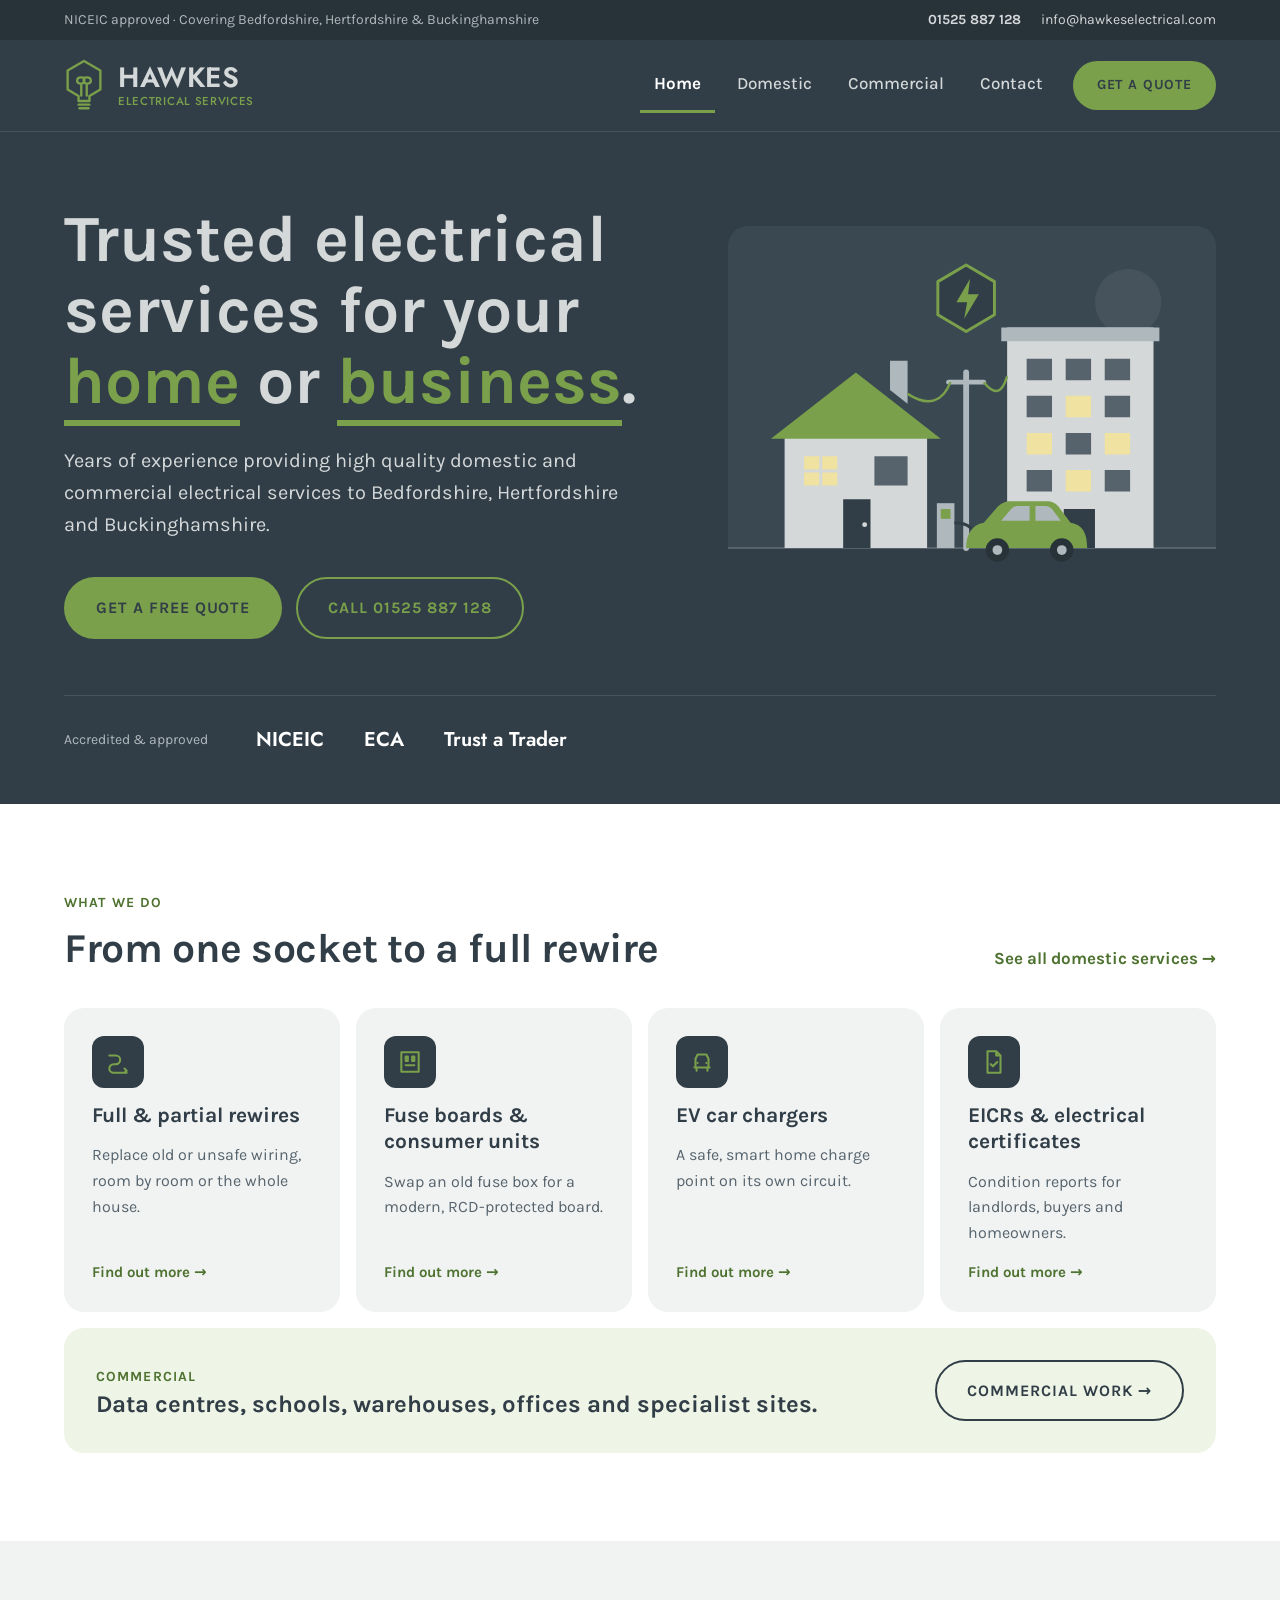
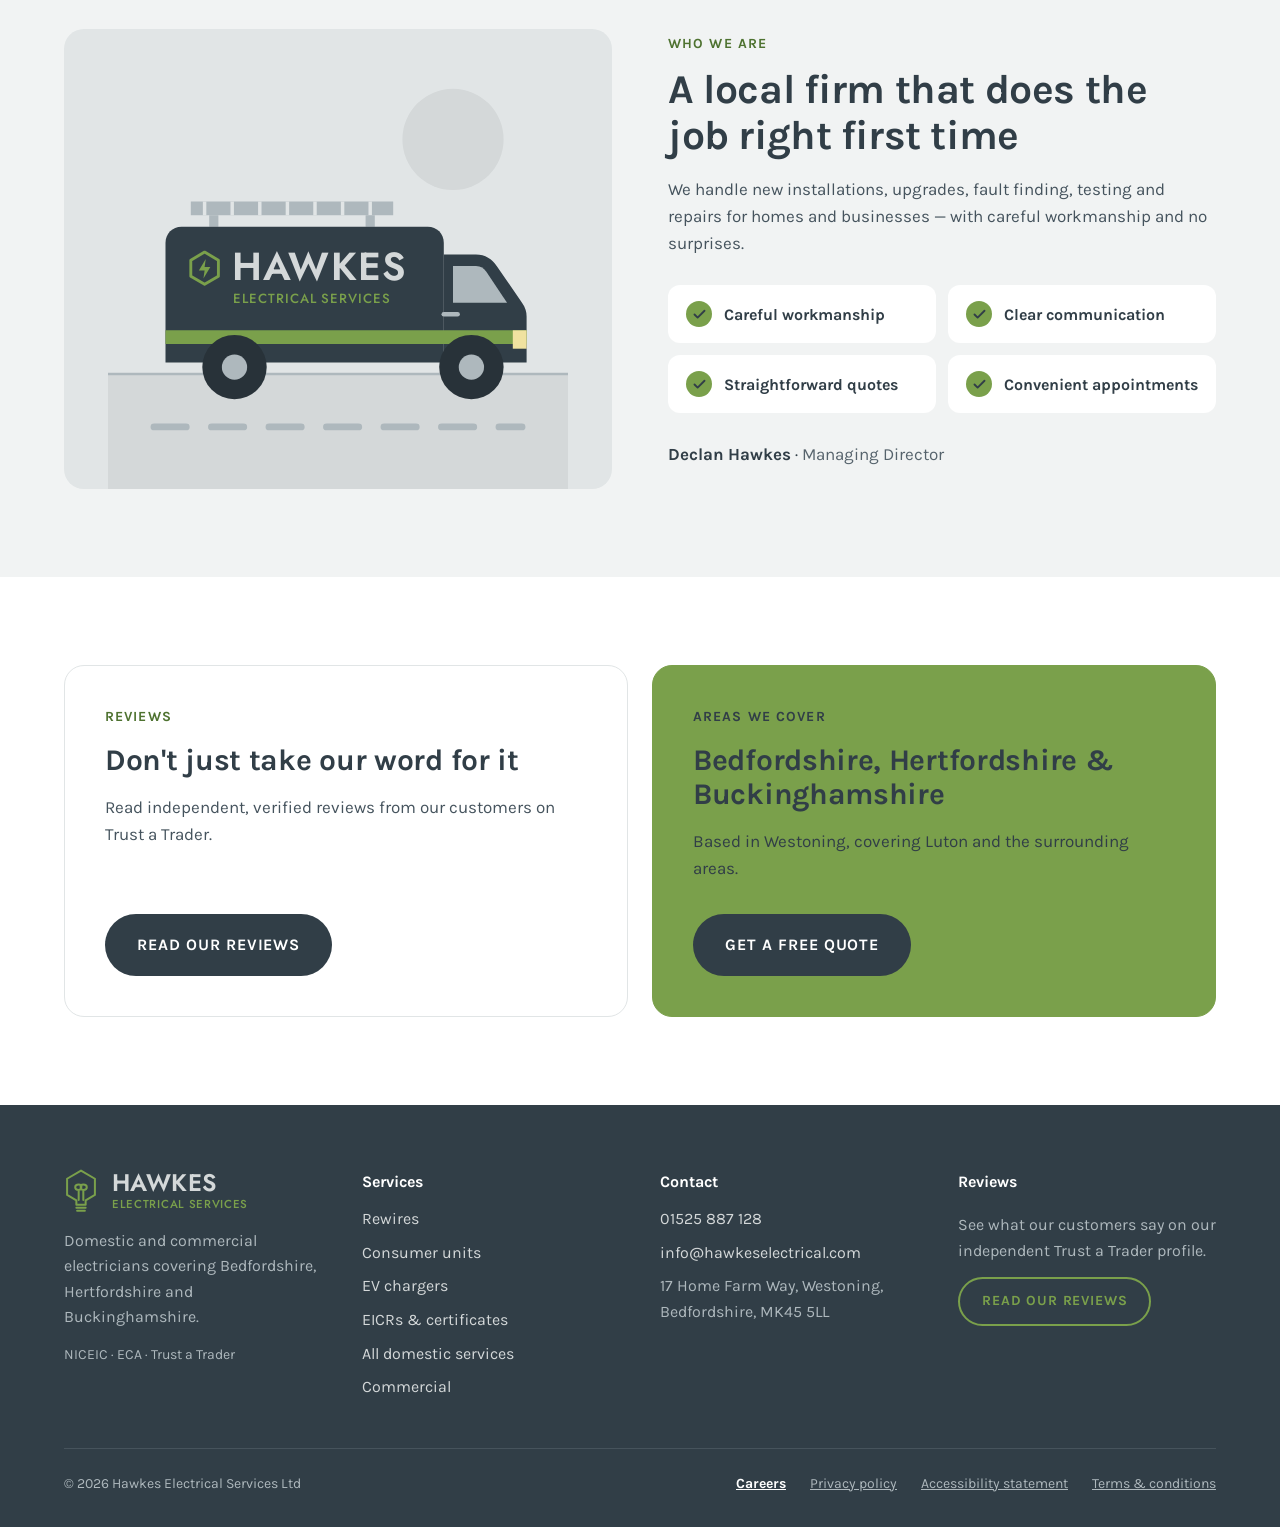
==== commit 0302f3ac: "Working quote form, legal pages, local SEO and polish - Contact form posts to FormSubmit -> info@haw" ====
--- a/index.html
+++ b/index.html
@@ -3,13 +3,25 @@
 <head>
 <meta charset="utf-8">
 <meta name="viewport" content="width=device-width, initial-scale=1">
-<title>Hawkes Electrical Services – Domestic & commercial electricians</title>
+<title>Electrician in Luton & Bedfordshire | Hawkes Electrical Services</title>
 <meta name="description" content="Trusted domestic and commercial electrical services across Bedfordshire, Hertfordshire and Buckinghamshire.">
 <meta name="theme-color" content="#313E47">
-<link rel="preconnect" href="https://fonts.googleapis.com">
-<link rel="preconnect" href="https://fonts.gstatic.com" crossorigin>
-<link href="https://fonts.googleapis.com/css2?family=Karla:wght@400;500;600;700&amp;family=Jost:wght@500;600&amp;display=swap" rel="stylesheet">
-<link rel="stylesheet" href="styles.css?v=10">
+<link rel="canonical" href="https://liamhawkes.github.io/musical-octo-train/">
+<link rel="icon" href="favicon.svg" type="image/svg+xml">
+<link rel="icon" href="favicon-32.png" sizes="32x32" type="image/png">
+<link rel="apple-touch-icon" href="apple-touch-icon.png">
+<meta property="og:type" content="website">
+<meta property="og:site_name" content="Hawkes Electrical Services">
+<meta property="og:title" content="Electrician in Luton & Bedfordshire | Hawkes Electrical Services">
+<meta property="og:description" content="Trusted domestic and commercial electrical services across Bedfordshire, Hertfordshire and Buckinghamshire.">
+<meta property="og:url" content="https://liamhawkes.github.io/musical-octo-train/">
+<meta property="og:image" content="https://liamhawkes.github.io/musical-octo-train/og-image.png">
+<meta property="og:image:width" content="1200">
+<meta property="og:image:height" content="630">
+<meta name="twitter:card" content="summary_large_image">
+<link rel="preload" href="fonts/karla-latin-400-normal.woff2" as="font" type="font/woff2" crossorigin>
+<script type="application/ld+json">{"@context": "https://schema.org", "@type": "Electrician", "name": "Hawkes Electrical Services Ltd", "url": "https://liamhawkes.github.io/musical-octo-train/", "image": "https://liamhawkes.github.io/musical-octo-train/og-image.png", "logo": "https://liamhawkes.github.io/musical-octo-train/icon-512.png", "telephone": "+441525887128", "email": "info@hawkeselectrical.com", "address": {"@type": "PostalAddress", "streetAddress": "17 Home Farm Way", "addressLocality": "Westoning", "addressRegion": "Bedfordshire", "postalCode": "MK45 5LL", "addressCountry": "GB"}, "areaServed": [{"@type": "AdministrativeArea", "name": "Bedfordshire"}, {"@type": "AdministrativeArea", "name": "Hertfordshire"}, {"@type": "AdministrativeArea", "name": "Buckinghamshire"}, {"@type": "City", "name": "Luton"}]}</script>
+<link rel="stylesheet" href="styles.css?v=11">
 </head>
 <body>
 <a class="skip" href="#main">Skip to content</a>
@@ -119,7 +131,7 @@
 <div class="stack-tight"><span class="footer-h">Contact</span><a href="tel:01525887128">01525 887 128</a><a href="mailto:info@hawkeselectrical.com">info@hawkeselectrical.com</a><span class="muted">17 Home Farm Way, Westoning,<br>Bedfordshire, MK45 5LL</span></div>
 <div class="stack"><span class="footer-h">Reviews</span><p class="muted">See what our customers say on our independent Trust a Trader profile.</p><a class="btn btn-outline btn-sm" href="https://www.trustatrader.com/">Read our reviews</a></div>
 </div>
-<div class="footer-bottom"><span>© 2026 Hawkes Electrical Services Ltd</span><span class="footer-legal"><a class="footer-careers" href="careers.html">Careers</a><a href="#">Privacy policy</a><a href="#">Accessibility statement</a><a href="#">Terms &amp; conditions</a></span></div>
+<div class="footer-bottom"><span>© 2026 Hawkes Electrical Services Ltd</span><span class="footer-legal"><a class="footer-careers" href="careers.html">Careers</a><a href="privacy.html">Privacy policy</a><a href="accessibility.html">Accessibility statement</a><a href="terms.html">Terms &amp; conditions</a></span></div>
 </div></footer>
 </body>
 </html>
--- a/styles.css
+++ b/styles.css
@@ -1,3 +1,10 @@
+/* Self-hosted fonts (SIL Open Font License – see fonts/*-OFL.txt) */
+@font-face{font-family:Karla;font-style:normal;font-weight:400;font-display:swap;src:url(fonts/karla-latin-400-normal.woff2) format("woff2")}
+@font-face{font-family:Karla;font-style:normal;font-weight:500;font-display:swap;src:url(fonts/karla-latin-500-normal.woff2) format("woff2")}
+@font-face{font-family:Karla;font-style:normal;font-weight:600;font-display:swap;src:url(fonts/karla-latin-600-normal.woff2) format("woff2")}
+@font-face{font-family:Karla;font-style:normal;font-weight:700;font-display:swap;src:url(fonts/karla-latin-700-normal.woff2) format("woff2")}
+@font-face{font-family:Jost;font-style:normal;font-weight:500;font-display:swap;src:url(fonts/jost-latin-500-normal.woff2) format("woff2")}
+@font-face{font-family:Jost;font-style:normal;font-weight:600;font-display:swap;src:url(fonts/jost-latin-600-normal.woff2) format("woff2")}
 /* Hawkes Electrical Services – site styles */
 :root{
   --slate:#313E47; --slate-deep:#283239; --slate-2:#3A4852; --line-dark:#46535C;
@@ -460,3 +467,17 @@
 .hero .btn-outline:hover,.site-footer .btn-outline:hover{background:var(--green);color:var(--slate)}
 .site-footer .footer-legal a.footer-careers{color:#fff;font-weight:700}
 @media (max-width:640px){.nav{justify-content:space-between}}
+
+/* ---- Legal pages, form extras ---- */
+.prose{max-width:760px;color:var(--body-muted)}
+.prose h2{font-size:26px;margin:40px 0 12px;color:var(--slate)}
+.prose h2:first-of-type{margin-top:8px}
+.prose p,.prose ul{margin:0 0 14px}
+.prose ul{padding-left:22px}
+.prose li{margin-bottom:6px}
+.prose a{color:var(--green-text);font-weight:600}
+.updated{font-size:14px;color:var(--muted)}
+.hp{position:absolute;left:-9999px;width:1px;height:1px;opacity:0}
+.form-note{margin:0;font-size:14px;color:var(--muted);text-align:center}
+.form-note a{color:var(--green-text);font-weight:600}
+.page-head .btn-row{margin-top:28px}
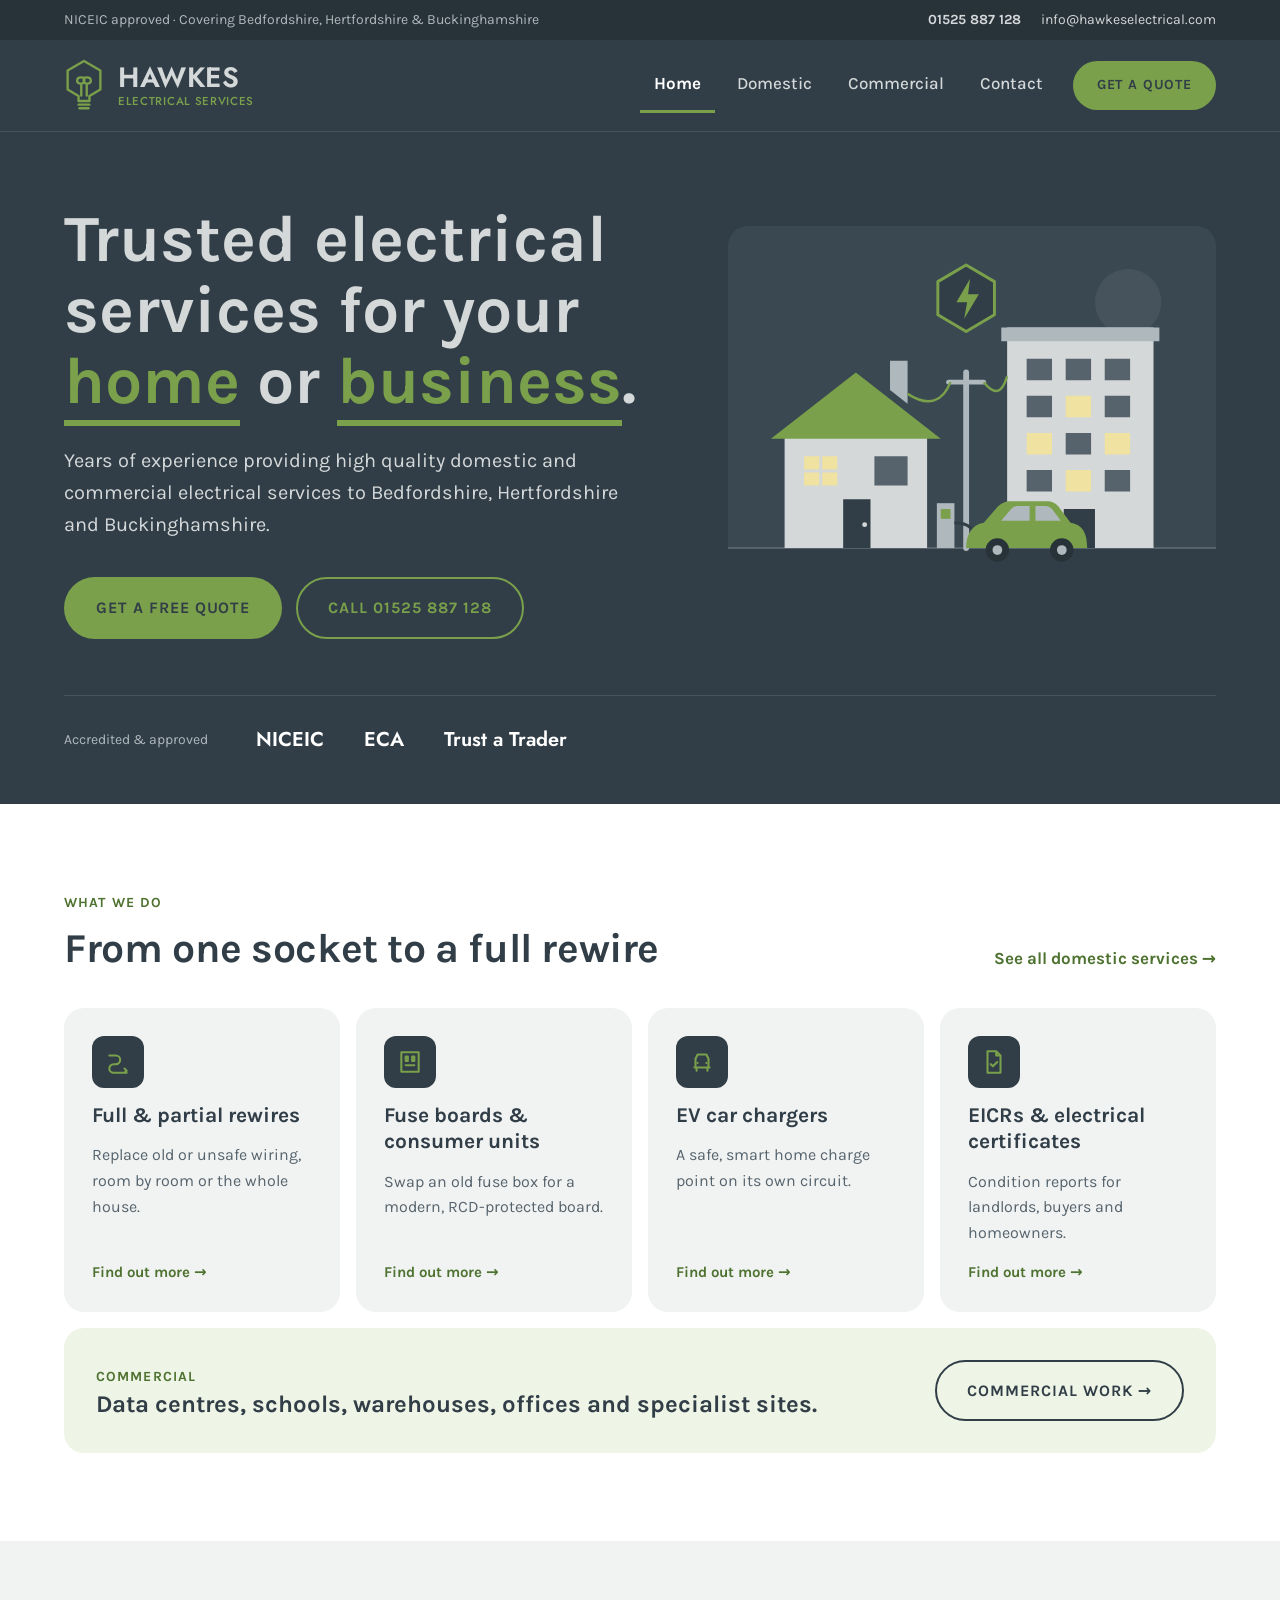
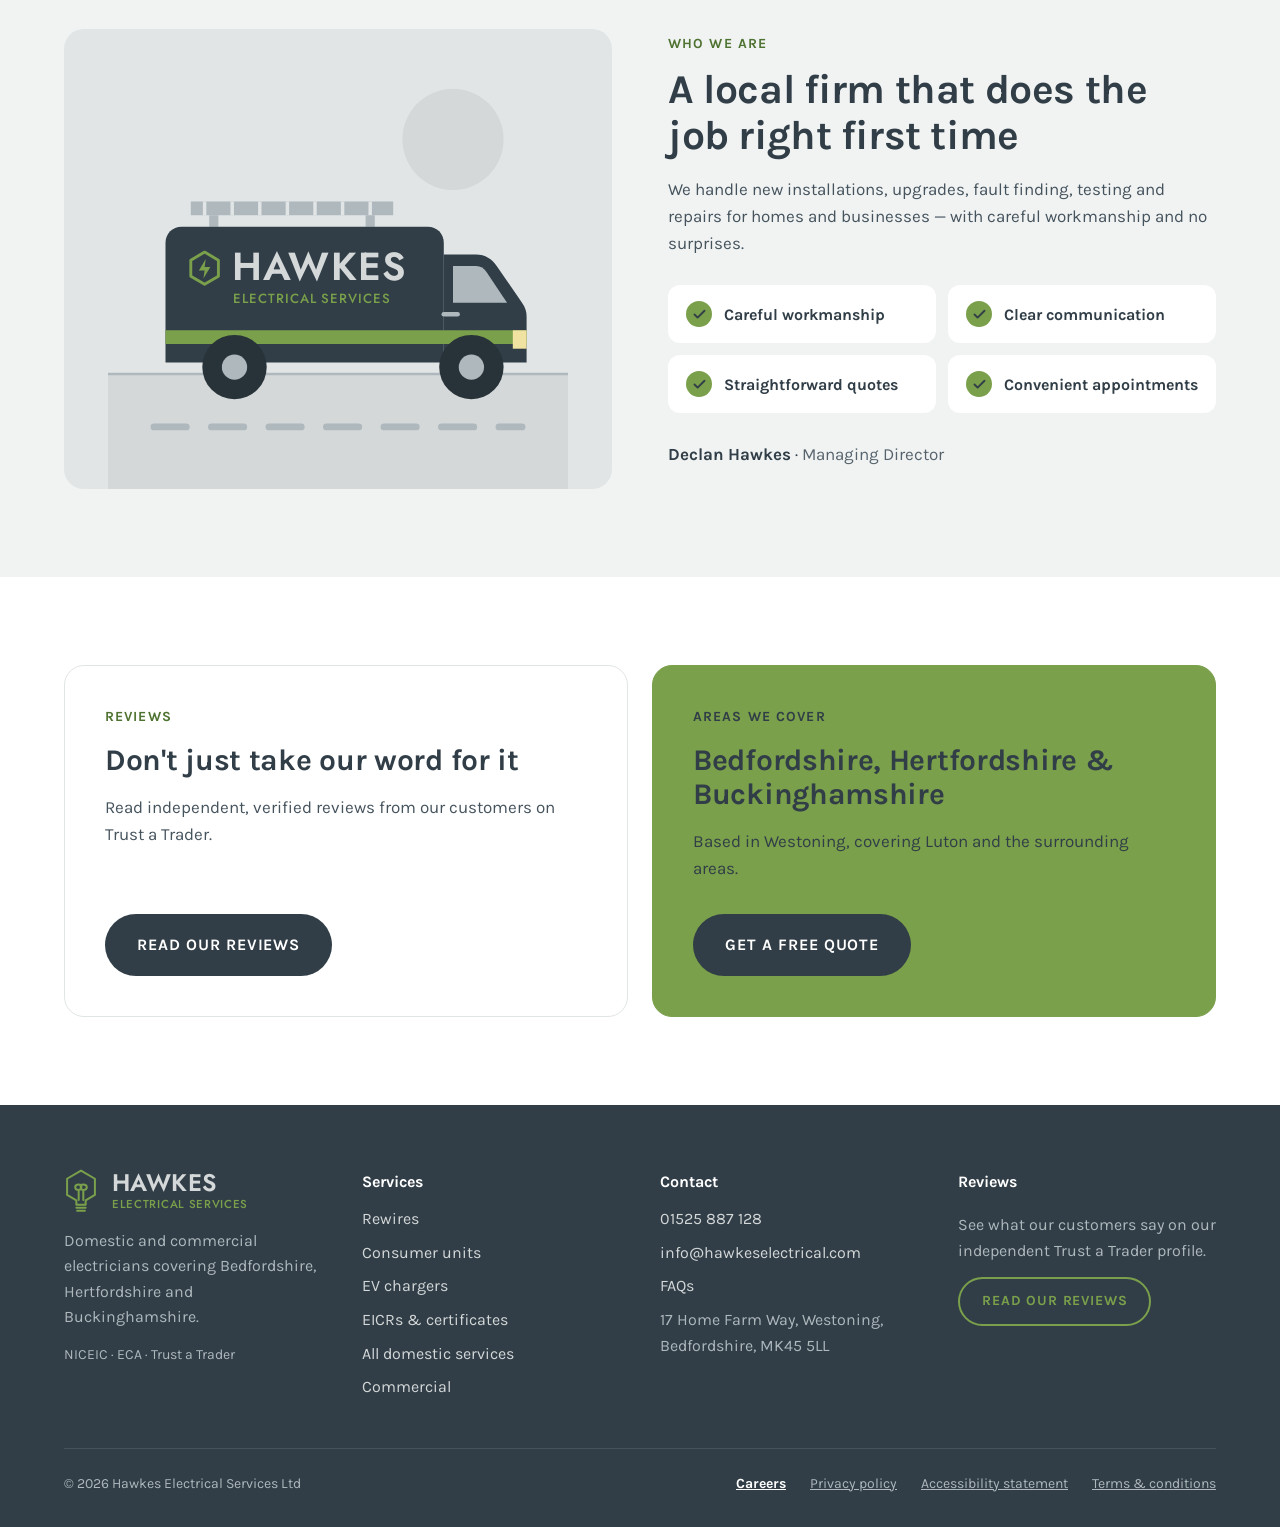
==== commit 967d176b: "Mobile call bar, FAQs page, callback form, analytics hook and 404 page - Fixed Call / Get a quote ba" ====
--- a/index.html
+++ b/index.html
@@ -21,7 +21,8 @@
 <meta name="twitter:card" content="summary_large_image">
 <link rel="preload" href="fonts/karla-latin-400-normal.woff2" as="font" type="font/woff2" crossorigin>
 <script type="application/ld+json">{"@context": "https://schema.org", "@type": "Electrician", "name": "Hawkes Electrical Services Ltd", "url": "https://liamhawkes.github.io/musical-octo-train/", "image": "https://liamhawkes.github.io/musical-octo-train/og-image.png", "logo": "https://liamhawkes.github.io/musical-octo-train/icon-512.png", "telephone": "+441525887128", "email": "info@hawkeselectrical.com", "address": {"@type": "PostalAddress", "streetAddress": "17 Home Farm Way", "addressLocality": "Westoning", "addressRegion": "Bedfordshire", "postalCode": "MK45 5LL", "addressCountry": "GB"}, "areaServed": [{"@type": "AdministrativeArea", "name": "Bedfordshire"}, {"@type": "AdministrativeArea", "name": "Hertfordshire"}, {"@type": "AdministrativeArea", "name": "Buckinghamshire"}, {"@type": "City", "name": "Luton"}]}</script>
-<link rel="stylesheet" href="styles.css?v=11">
+<link rel="stylesheet" href="styles.css?v=13">
+
 </head>
 <body>
 <a class="skip" href="#main">Skip to content</a>
@@ -128,10 +129,11 @@
 <div class="footer-grid">
 <div class="stack"><span class="brand"><svg class="logo-mark" width="40" height="53" viewBox="0 0 44 58" fill="none" stroke="#7AA04B" stroke-width="2.6" stroke-linecap="round" stroke-linejoin="round" aria-hidden="true"><path d="M22 2 40 12.5v21L28 40.5V46H16v-5.5L4 33.5v-21z"/><path d="M19 40V27M25 40V27M19 27c-6 0-6-7 0-7s3 7 0 7M25 27c6 0 6-7 0-7s-3 7 0 7"/><path d="M16 50h12M17 54h10"/></svg><span class="wordmark"><span class="wm-1">HAWKES</span><span class="wm-2">ELECTRICAL SERVICES</span></span></span><p class="muted">Domestic and commercial electricians covering Bedfordshire, Hertfordshire and Buckinghamshire.</p><p class="muted small">NICEIC · ECA · Trust a Trader</p></div>
 <nav class="stack-tight" aria-label="Services"><span class="footer-h">Services</span><a href="rewires.html">Rewires</a><a href="consumer-units.html">Consumer units</a><a href="ev-chargers.html">EV chargers</a><a href="eicr.html">EICRs &amp; certificates</a><a href="domestic.html">All domestic services</a><a href="commercial.html">Commercial</a></nav>
-<div class="stack-tight"><span class="footer-h">Contact</span><a href="tel:01525887128">01525 887 128</a><a href="mailto:info@hawkeselectrical.com">info@hawkeselectrical.com</a><span class="muted">17 Home Farm Way, Westoning,<br>Bedfordshire, MK45 5LL</span></div>
+<div class="stack-tight"><span class="footer-h">Contact</span><a href="tel:01525887128">01525 887 128</a><a href="mailto:info@hawkeselectrical.com">info@hawkeselectrical.com</a><a href="faq.html">FAQs</a><span class="muted">17 Home Farm Way, Westoning,<br>Bedfordshire, MK45 5LL</span></div>
 <div class="stack"><span class="footer-h">Reviews</span><p class="muted">See what our customers say on our independent Trust a Trader profile.</p><a class="btn btn-outline btn-sm" href="https://www.trustatrader.com/">Read our reviews</a></div>
 </div>
 <div class="footer-bottom"><span>© 2026 Hawkes Electrical Services Ltd</span><span class="footer-legal"><a class="footer-careers" href="careers.html">Careers</a><a href="privacy.html">Privacy policy</a><a href="accessibility.html">Accessibility statement</a><a href="terms.html">Terms &amp; conditions</a></span></div>
 </div></footer>
+<nav class="mobile-bar" aria-label="Quick contact"><a class="mb-call" href="tel:01525887128"><svg width="20" height="20" viewBox="0 0 24 24" fill="none" stroke="currentColor" stroke-width="2" stroke-linecap="round" stroke-linejoin="round" aria-hidden="true"><path d="M22 16.9v3a2 2 0 0 1-2.2 2 19.8 19.8 0 0 1-8.6-3.1 19.5 19.5 0 0 1-6-6A19.8 19.8 0 0 1 2.1 4.2 2 2 0 0 1 4.1 2h3a2 2 0 0 1 2 1.7c.1 1 .4 1.9.7 2.8a2 2 0 0 1-.5 2.1L8 9.9a16 16 0 0 0 6 6l1.3-1.3a2 2 0 0 1 2.1-.4c.9.3 1.8.6 2.8.7a2 2 0 0 1 1.7 2z"/></svg><span>Call</span></a><a class="mb-quote" href="contact.html"><svg width="20" height="20" viewBox="0 0 24 24" fill="none" stroke="currentColor" stroke-width="2" stroke-linecap="round" stroke-linejoin="round" aria-hidden="true"><path d="M14 2H6v20h12V6l-4-4zM14 2v4h4M9 13h6M9 17h6"/></svg><span>Get a quote</span></a></nav>
 </body>
 </html>
--- a/styles.css
+++ b/styles.css
@@ -481,3 +481,35 @@
 .form-note{margin:0;font-size:14px;color:var(--muted);text-align:center}
 .form-note a{color:var(--green-text);font-weight:600}
 .page-head .btn-row{margin-top:28px}
+
+/* ---- Round 2: mobile bar, FAQs, callback ---- */
+.mobile-bar{display:none}
+@media (max-width:640px){
+  .mobile-bar{display:flex;position:fixed;left:0;right:0;bottom:0;z-index:20;gap:8px;padding:10px 12px calc(10px + env(safe-area-inset-bottom));background:rgba(49,62,71,.97);border-top:1px solid #46535C}
+  .mobile-bar a{flex:1;display:flex;align-items:center;justify-content:center;gap:8px;min-height:48px;border-radius:999px;font-weight:700;font-size:15px;text-decoration:none;letter-spacing:.02em}
+  .mb-call{background:#7AA04B;color:#313E47}
+  .mb-quote{background:#fff;color:#313E47}
+  .mb-wa{background:#3A4852;color:#fff;border:1.5px solid #56636C}
+  body{padding-bottom:calc(76px + env(safe-area-inset-bottom))}
+  .site-header .header-call{display:none}
+}
+.faq-page{display:grid;grid-template-columns:220px minmax(0,1fr);gap:56px;align-items:start}
+.faq-toc{position:sticky;top:24px;display:flex;flex-direction:column;gap:6px}
+.faq-toc span{font-size:14px;font-weight:700;letter-spacing:.08em;text-transform:uppercase;color:var(--green-text);margin-bottom:6px}
+.faq-toc a{text-decoration:none;font-weight:600;padding:8px 14px;border-radius:var(--radius-sm);color:var(--slate)}
+.faq-toc a:hover{background:var(--bg-alt)}
+.faq-group + .faq-group{margin-top:48px}
+.faq-group h2{font-size:28px;margin-bottom:16px;scroll-margin-top:24px}
+.page-head .lead a{color:var(--green-text);font-weight:700}
+.callback{display:flex;flex-direction:column;gap:14px}
+.callback label{display:flex;flex-direction:column;gap:6px;font-weight:700;font-size:15px}
+.callback input:not(.hp),.callback select{font:inherit;font-weight:400;height:48px;padding:0 14px;border:1.5px solid #C4CBCE;border-radius:12px;background:#fff;color:var(--slate)}
+.wa-card .btn{align-self:flex-start}
+@media (max-width:900px){.faq-page{grid-template-columns:1fr;gap:24px}.faq-toc{position:static;flex-direction:row;flex-wrap:wrap}.faq-toc span{width:100%}}
+.contact-in{align-items:flex-start}
+.contact-main{flex:1 1 560px;min-width:0;display:flex;flex-direction:column;gap:16px}
+.contact-main .form{flex:none}
+@media (max-width:900px){
+  .faq-toc{gap:8px}
+  .faq-toc a{background:var(--bg-alt);border-radius:999px;padding:8px 16px;font-size:15px}
+}
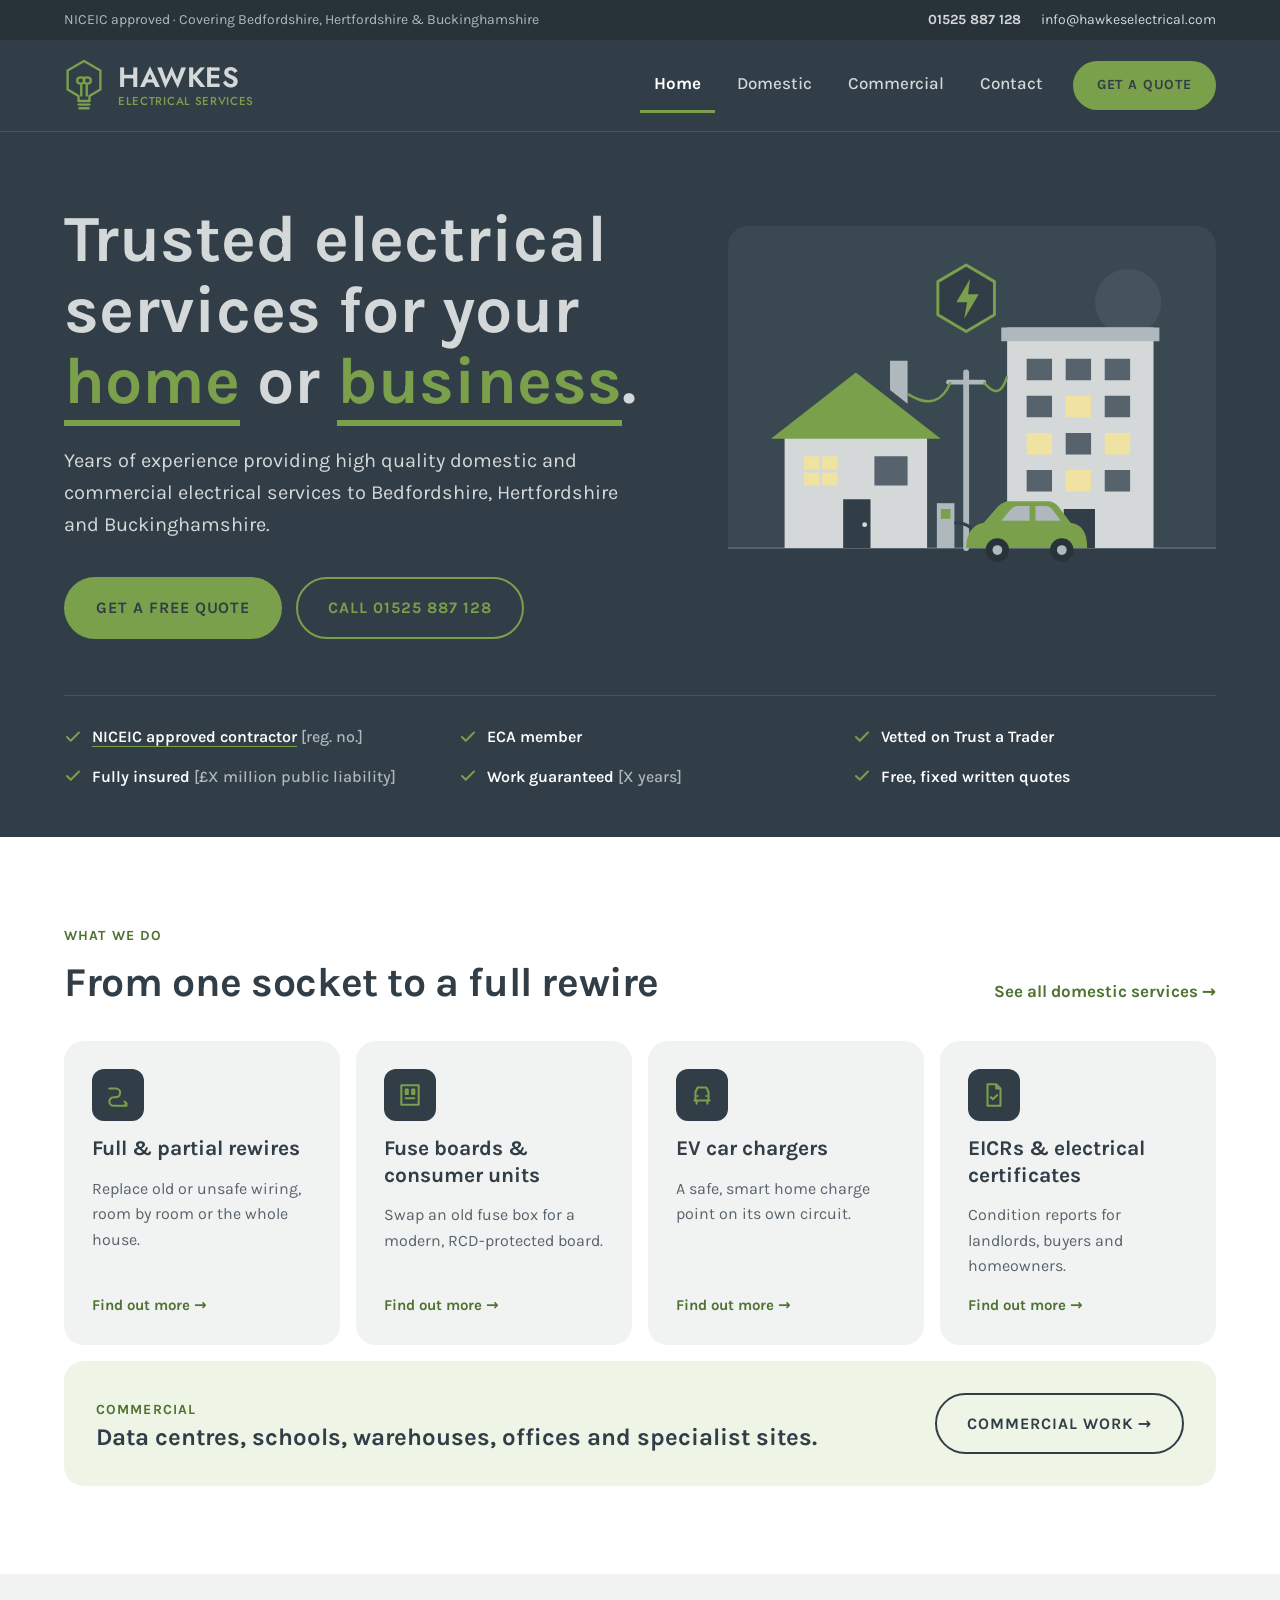
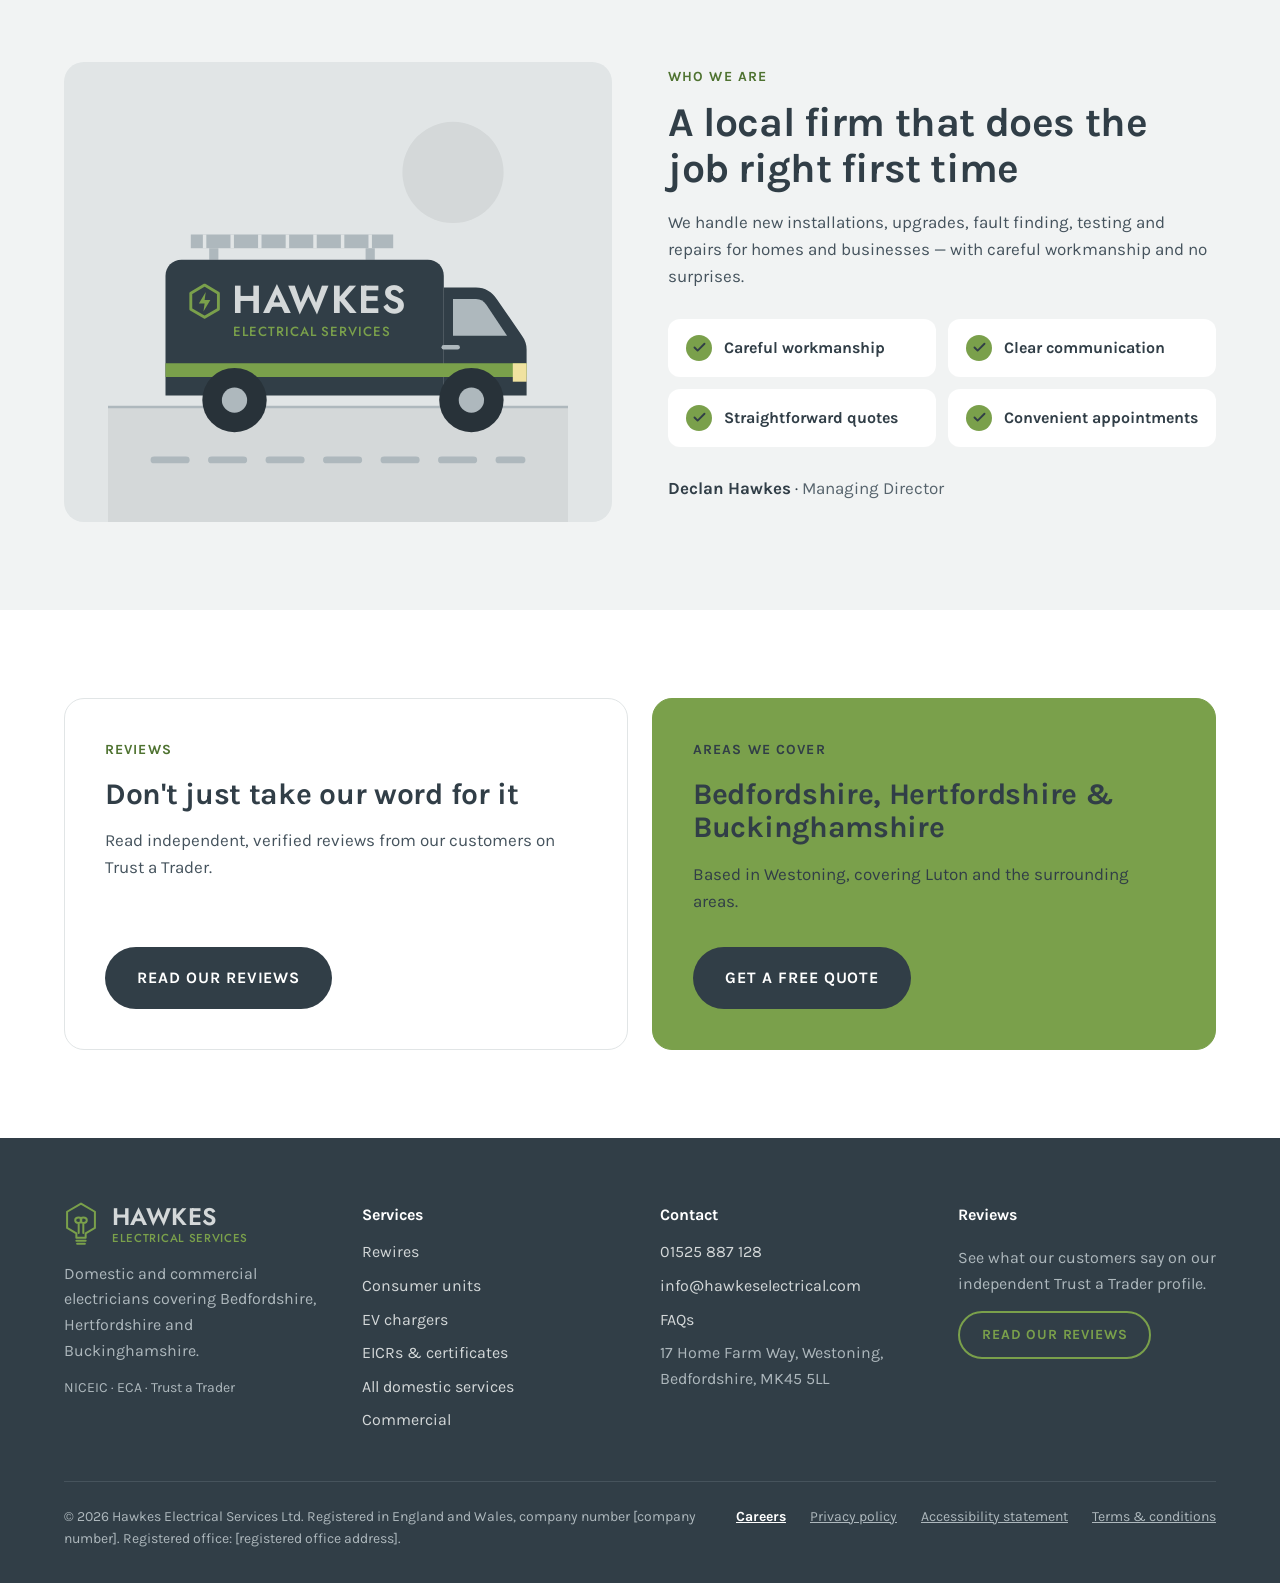
==== commit 72efb176: "Close gaps found in an industry review - Company trading disclosures in the footer (registered name," ====
--- a/index.html
+++ b/index.html
@@ -21,7 +21,7 @@
 <meta name="twitter:card" content="summary_large_image">
 <link rel="preload" href="fonts/karla-latin-400-normal.woff2" as="font" type="font/woff2" crossorigin>
 <script type="application/ld+json">{"@context": "https://schema.org", "@type": "Electrician", "name": "Hawkes Electrical Services Ltd", "url": "https://liamhawkes.github.io/musical-octo-train/", "image": "https://liamhawkes.github.io/musical-octo-train/og-image.png", "logo": "https://liamhawkes.github.io/musical-octo-train/icon-512.png", "telephone": "+441525887128", "email": "info@hawkeselectrical.com", "address": {"@type": "PostalAddress", "streetAddress": "17 Home Farm Way", "addressLocality": "Westoning", "addressRegion": "Bedfordshire", "postalCode": "MK45 5LL", "addressCountry": "GB"}, "areaServed": [{"@type": "AdministrativeArea", "name": "Bedfordshire"}, {"@type": "AdministrativeArea", "name": "Hertfordshire"}, {"@type": "AdministrativeArea", "name": "Buckinghamshire"}, {"@type": "City", "name": "Luton"}]}</script>
-<link rel="stylesheet" href="styles.css?v=13">
+<link rel="stylesheet" href="styles.css?v=14">
 
 </head>
 <body>
@@ -82,7 +82,7 @@
 </g>
 </svg></div>
 </div>
-<div class="wrap"><div class="accred"><span class="muted small">Accredited &amp; approved</span><span>NICEIC</span><span>ECA</span><span>Trust a Trader</span></div></div>
+<div class="wrap"><ul class="trust-bar" aria-label="Why customers trust us"><li><svg width="18" height="18" viewBox="0 0 24 24" fill="none" stroke="#7AA04B" stroke-width="2.6" stroke-linecap="round" stroke-linejoin="round" aria-hidden="true"><path d="M20 6 9 17l-5-5"/></svg><span><a href="https://www.niceic.com/">NICEIC approved contractor</a> <span class="tb-note">[reg. no.]</span></span></li><li><svg width="18" height="18" viewBox="0 0 24 24" fill="none" stroke="#7AA04B" stroke-width="2.6" stroke-linecap="round" stroke-linejoin="round" aria-hidden="true"><path d="M20 6 9 17l-5-5"/></svg><span>ECA member</span></li><li><svg width="18" height="18" viewBox="0 0 24 24" fill="none" stroke="#7AA04B" stroke-width="2.6" stroke-linecap="round" stroke-linejoin="round" aria-hidden="true"><path d="M20 6 9 17l-5-5"/></svg><span>Vetted on Trust a Trader</span></li><li><svg width="18" height="18" viewBox="0 0 24 24" fill="none" stroke="#7AA04B" stroke-width="2.6" stroke-linecap="round" stroke-linejoin="round" aria-hidden="true"><path d="M20 6 9 17l-5-5"/></svg><span>Fully insured <span class="tb-note">[£X million public liability]</span></span></li><li><svg width="18" height="18" viewBox="0 0 24 24" fill="none" stroke="#7AA04B" stroke-width="2.6" stroke-linecap="round" stroke-linejoin="round" aria-hidden="true"><path d="M20 6 9 17l-5-5"/></svg><span>Work guaranteed <span class="tb-note">[X years]</span></span></li><li><svg width="18" height="18" viewBox="0 0 24 24" fill="none" stroke="#7AA04B" stroke-width="2.6" stroke-linecap="round" stroke-linejoin="round" aria-hidden="true"><path d="M20 6 9 17l-5-5"/></svg><span>Free, fixed written quotes</span></li></ul></div>
 </section>
 <section class="section"><div class="wrap">
 <div class="section-head"><div><p class="eyebrow">What we do</p><h2>From one socket to a full rewire</h2></div><a class="text-link" href="domestic.html">See all domestic services →</a></div>
@@ -132,7 +132,7 @@
 <div class="stack-tight"><span class="footer-h">Contact</span><a href="tel:01525887128">01525 887 128</a><a href="mailto:info@hawkeselectrical.com">info@hawkeselectrical.com</a><a href="faq.html">FAQs</a><span class="muted">17 Home Farm Way, Westoning,<br>Bedfordshire, MK45 5LL</span></div>
 <div class="stack"><span class="footer-h">Reviews</span><p class="muted">See what our customers say on our independent Trust a Trader profile.</p><a class="btn btn-outline btn-sm" href="https://www.trustatrader.com/">Read our reviews</a></div>
 </div>
-<div class="footer-bottom"><span>© 2026 Hawkes Electrical Services Ltd</span><span class="footer-legal"><a class="footer-careers" href="careers.html">Careers</a><a href="privacy.html">Privacy policy</a><a href="accessibility.html">Accessibility statement</a><a href="terms.html">Terms &amp; conditions</a></span></div>
+<div class="footer-bottom"><span class="legal-id">© 2026 Hawkes Electrical Services Ltd. Registered in England and Wales, company number [company number]. Registered office: [registered office address].</span><span class="footer-legal"><a class="footer-careers" href="careers.html">Careers</a><a href="privacy.html">Privacy policy</a><a href="accessibility.html">Accessibility statement</a><a href="terms.html">Terms &amp; conditions</a></span></div>
 </div></footer>
 <nav class="mobile-bar" aria-label="Quick contact"><a class="mb-call" href="tel:01525887128"><svg width="20" height="20" viewBox="0 0 24 24" fill="none" stroke="currentColor" stroke-width="2" stroke-linecap="round" stroke-linejoin="round" aria-hidden="true"><path d="M22 16.9v3a2 2 0 0 1-2.2 2 19.8 19.8 0 0 1-8.6-3.1 19.5 19.5 0 0 1-6-6A19.8 19.8 0 0 1 2.1 4.2 2 2 0 0 1 4.1 2h3a2 2 0 0 1 2 1.7c.1 1 .4 1.9.7 2.8a2 2 0 0 1-.5 2.1L8 9.9a16 16 0 0 0 6 6l1.3-1.3a2 2 0 0 1 2.1-.4c.9.3 1.8.6 2.8.7a2 2 0 0 1 1.7 2z"/></svg><span>Call</span></a><a class="mb-quote" href="contact.html"><svg width="20" height="20" viewBox="0 0 24 24" fill="none" stroke="currentColor" stroke-width="2" stroke-linecap="round" stroke-linejoin="round" aria-hidden="true"><path d="M14 2H6v20h12V6l-4-4zM14 2v4h4M9 13h6M9 17h6"/></svg><span>Get a quote</span></a></nav>
 </body>
--- a/styles.css
+++ b/styles.css
@@ -513,3 +513,13 @@
   .faq-toc{gap:8px}
   .faq-toc a{background:var(--bg-alt);border-radius:999px;padding:8px 16px;font-size:15px}
 }
+/* ---- Industry review additions ---- */
+.trust-bar{list-style:none;margin:56px 0 0;padding:28px 0 48px;border-top:1px solid var(--line-dark);display:grid;grid-template-columns:repeat(3,minmax(0,1fr));gap:14px 32px}
+.trust-bar li{display:flex;gap:10px;align-items:center;color:#fff;font-weight:600;font-size:16px}
+.trust-bar svg{flex:none}
+.trust-bar a{color:#fff;text-decoration-color:var(--green);text-underline-offset:4px}
+.tb-note{color:var(--muted-on-dark);font-weight:500}
+.coverage{display:flex;gap:8px;align-items:center;margin:16px 0 0;color:var(--body-muted);font-size:16px;font-weight:600}
+.legal-id{max-width:640px}
+@media (max-width:900px){.trust-bar{grid-template-columns:1fr 1fr}}
+@media (max-width:640px){.trust-bar{grid-template-columns:1fr;margin-top:40px}}
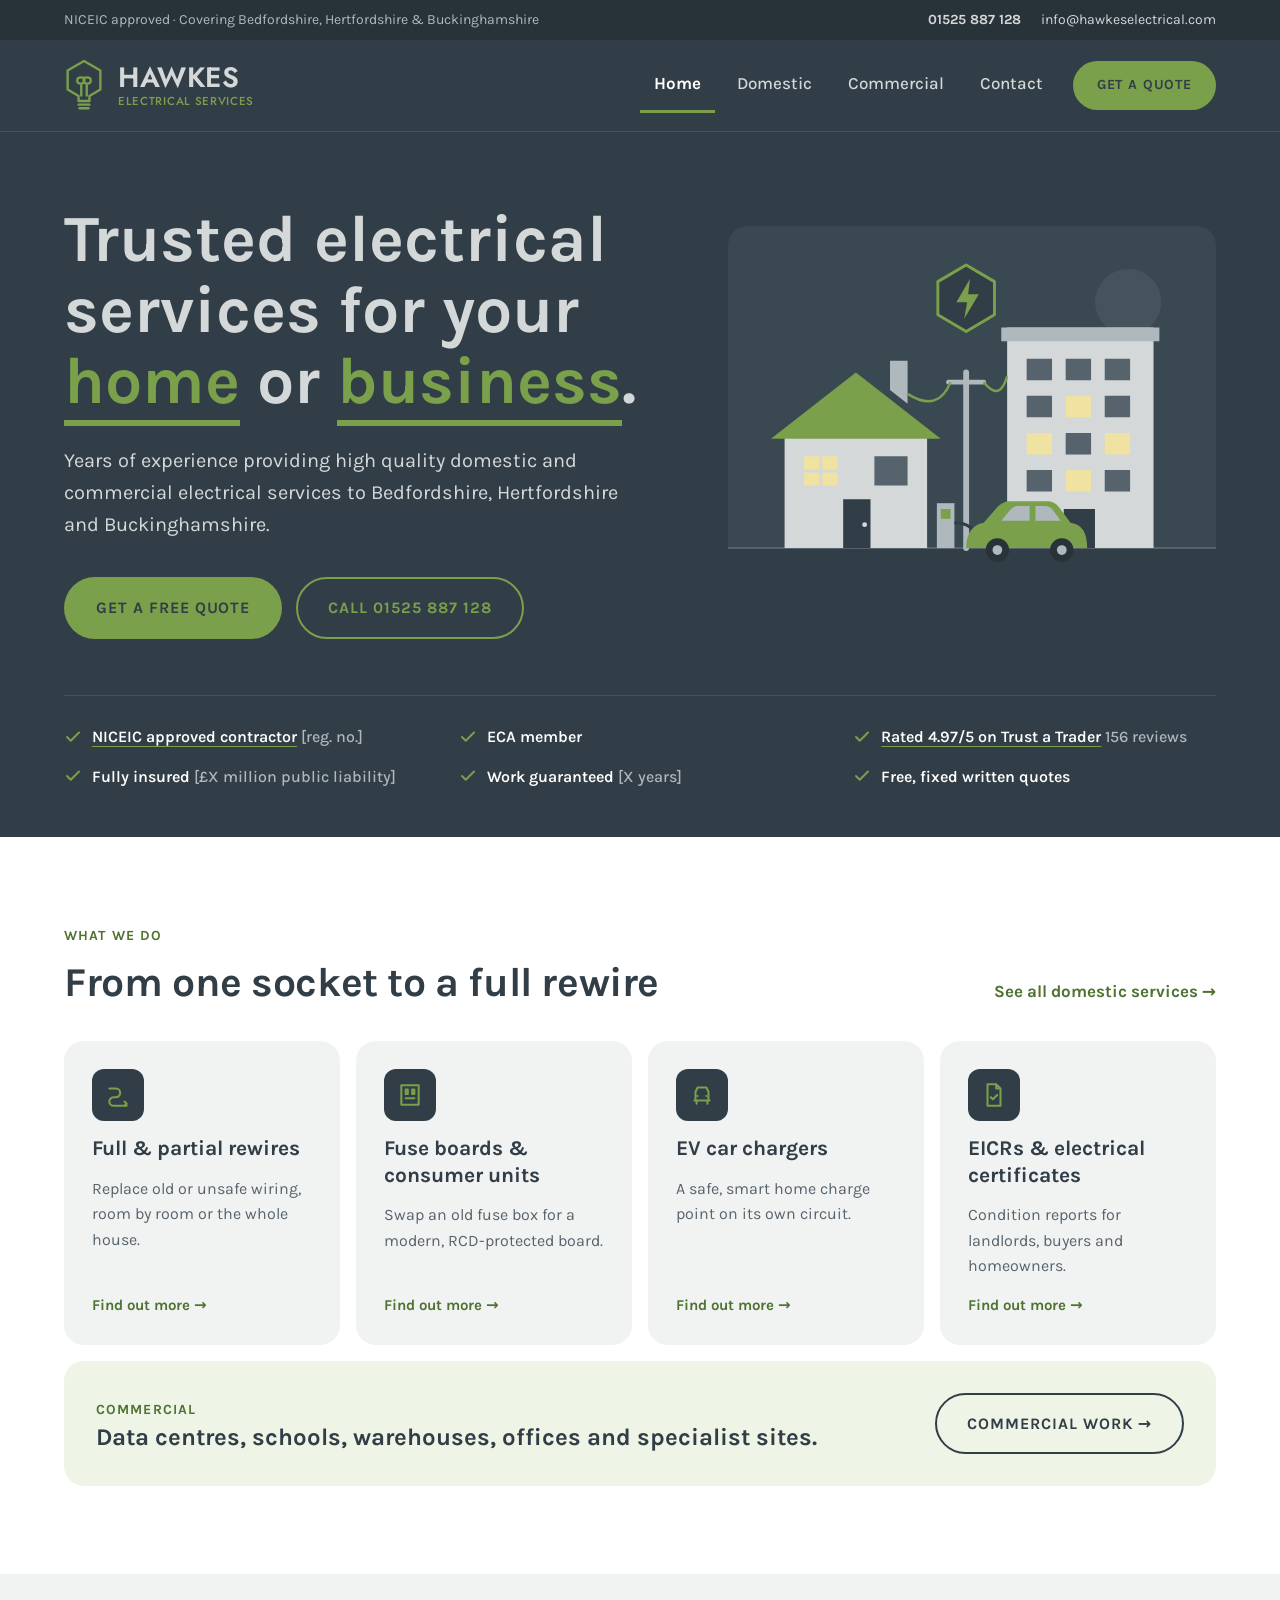
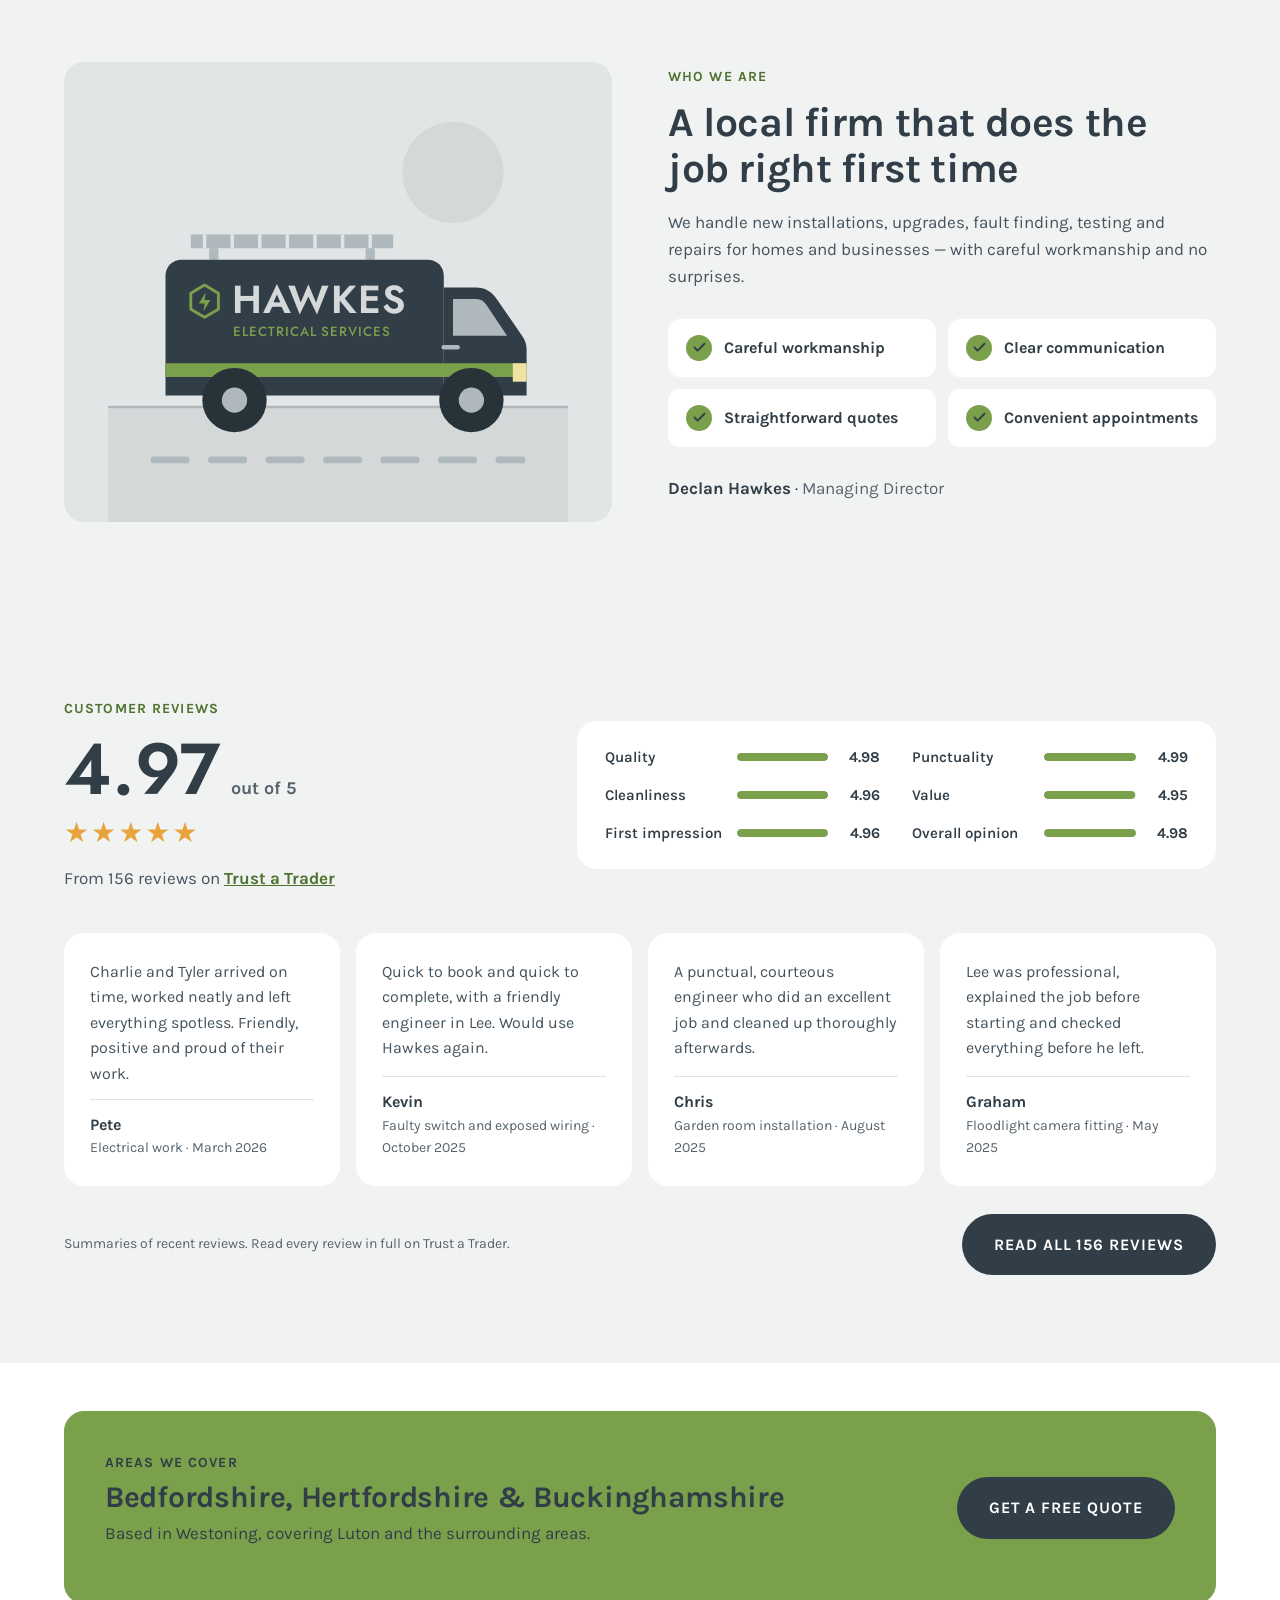
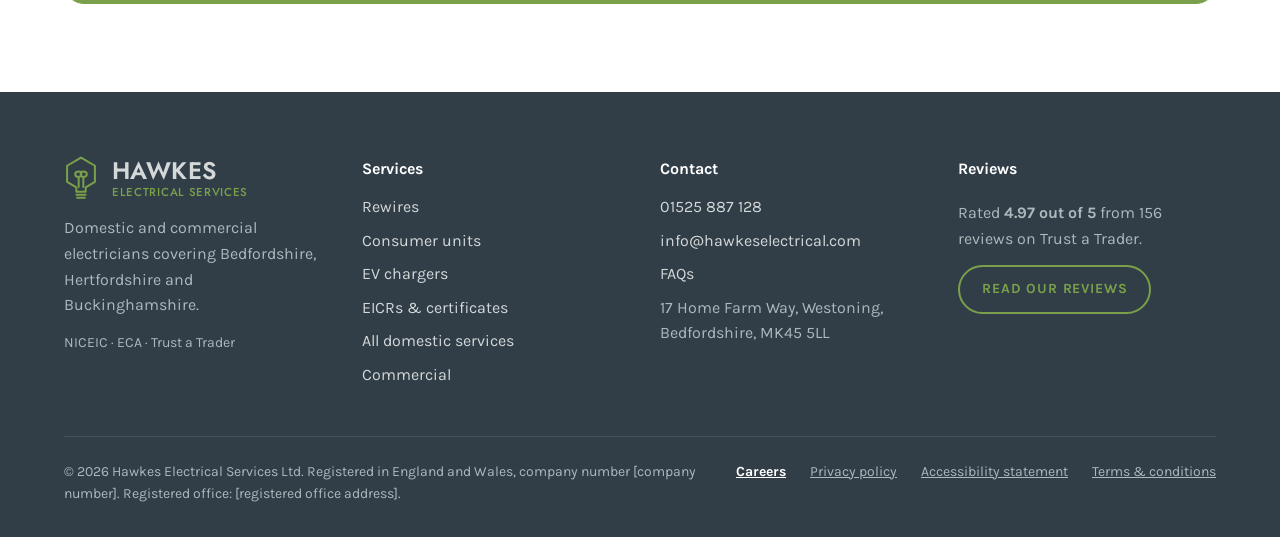
==== commit 9f8f5478: "Add Trust a Trader reviews to the home page Overall 4.97/5 from 156 reviews with category scores, su" ====
--- a/index.html
+++ b/index.html
@@ -21,7 +21,7 @@
 <meta name="twitter:card" content="summary_large_image">
 <link rel="preload" href="fonts/karla-latin-400-normal.woff2" as="font" type="font/woff2" crossorigin>
 <script type="application/ld+json">{"@context": "https://schema.org", "@type": "Electrician", "name": "Hawkes Electrical Services Ltd", "url": "https://liamhawkes.github.io/musical-octo-train/", "image": "https://liamhawkes.github.io/musical-octo-train/og-image.png", "logo": "https://liamhawkes.github.io/musical-octo-train/icon-512.png", "telephone": "+441525887128", "email": "info@hawkeselectrical.com", "address": {"@type": "PostalAddress", "streetAddress": "17 Home Farm Way", "addressLocality": "Westoning", "addressRegion": "Bedfordshire", "postalCode": "MK45 5LL", "addressCountry": "GB"}, "areaServed": [{"@type": "AdministrativeArea", "name": "Bedfordshire"}, {"@type": "AdministrativeArea", "name": "Hertfordshire"}, {"@type": "AdministrativeArea", "name": "Buckinghamshire"}, {"@type": "City", "name": "Luton"}]}</script>
-<link rel="stylesheet" href="styles.css?v=14">
+<link rel="stylesheet" href="styles.css?v=15">
 
 </head>
 <body>
@@ -82,7 +82,7 @@
 </g>
 </svg></div>
 </div>
-<div class="wrap"><ul class="trust-bar" aria-label="Why customers trust us"><li><svg width="18" height="18" viewBox="0 0 24 24" fill="none" stroke="#7AA04B" stroke-width="2.6" stroke-linecap="round" stroke-linejoin="round" aria-hidden="true"><path d="M20 6 9 17l-5-5"/></svg><span><a href="https://www.niceic.com/">NICEIC approved contractor</a> <span class="tb-note">[reg. no.]</span></span></li><li><svg width="18" height="18" viewBox="0 0 24 24" fill="none" stroke="#7AA04B" stroke-width="2.6" stroke-linecap="round" stroke-linejoin="round" aria-hidden="true"><path d="M20 6 9 17l-5-5"/></svg><span>ECA member</span></li><li><svg width="18" height="18" viewBox="0 0 24 24" fill="none" stroke="#7AA04B" stroke-width="2.6" stroke-linecap="round" stroke-linejoin="round" aria-hidden="true"><path d="M20 6 9 17l-5-5"/></svg><span>Vetted on Trust a Trader</span></li><li><svg width="18" height="18" viewBox="0 0 24 24" fill="none" stroke="#7AA04B" stroke-width="2.6" stroke-linecap="round" stroke-linejoin="round" aria-hidden="true"><path d="M20 6 9 17l-5-5"/></svg><span>Fully insured <span class="tb-note">[£X million public liability]</span></span></li><li><svg width="18" height="18" viewBox="0 0 24 24" fill="none" stroke="#7AA04B" stroke-width="2.6" stroke-linecap="round" stroke-linejoin="round" aria-hidden="true"><path d="M20 6 9 17l-5-5"/></svg><span>Work guaranteed <span class="tb-note">[X years]</span></span></li><li><svg width="18" height="18" viewBox="0 0 24 24" fill="none" stroke="#7AA04B" stroke-width="2.6" stroke-linecap="round" stroke-linejoin="round" aria-hidden="true"><path d="M20 6 9 17l-5-5"/></svg><span>Free, fixed written quotes</span></li></ul></div>
+<div class="wrap"><ul class="trust-bar" aria-label="Why customers trust us"><li><svg width="18" height="18" viewBox="0 0 24 24" fill="none" stroke="#7AA04B" stroke-width="2.6" stroke-linecap="round" stroke-linejoin="round" aria-hidden="true"><path d="M20 6 9 17l-5-5"/></svg><span><a href="https://www.niceic.com/">NICEIC approved contractor</a> <span class="tb-note">[reg. no.]</span></span></li><li><svg width="18" height="18" viewBox="0 0 24 24" fill="none" stroke="#7AA04B" stroke-width="2.6" stroke-linecap="round" stroke-linejoin="round" aria-hidden="true"><path d="M20 6 9 17l-5-5"/></svg><span>ECA member</span></li><li><svg width="18" height="18" viewBox="0 0 24 24" fill="none" stroke="#7AA04B" stroke-width="2.6" stroke-linecap="round" stroke-linejoin="round" aria-hidden="true"><path d="M20 6 9 17l-5-5"/></svg><span><a href="https://www.trustatrader.com/traders/hawkes-electrical-services-ltd-electricians-bedford-south">Rated 4.97/5 on Trust a Trader</a> <span class="tb-note">156 reviews</span></span></li><li><svg width="18" height="18" viewBox="0 0 24 24" fill="none" stroke="#7AA04B" stroke-width="2.6" stroke-linecap="round" stroke-linejoin="round" aria-hidden="true"><path d="M20 6 9 17l-5-5"/></svg><span>Fully insured <span class="tb-note">[£X million public liability]</span></span></li><li><svg width="18" height="18" viewBox="0 0 24 24" fill="none" stroke="#7AA04B" stroke-width="2.6" stroke-linecap="round" stroke-linejoin="round" aria-hidden="true"><path d="M20 6 9 17l-5-5"/></svg><span>Work guaranteed <span class="tb-note">[X years]</span></span></li><li><svg width="18" height="18" viewBox="0 0 24 24" fill="none" stroke="#7AA04B" stroke-width="2.6" stroke-linecap="round" stroke-linejoin="round" aria-hidden="true"><path d="M20 6 9 17l-5-5"/></svg><span>Free, fixed written quotes</span></li></ul></div>
 </section>
 <section class="section"><div class="wrap">
 <div class="section-head"><div><p class="eyebrow">What we do</p><h2>From one socket to a full rewire</h2></div><a class="text-link" href="domestic.html">See all domestic services →</a></div>
@@ -120,17 +120,27 @@
 <ul class="value-grid"><li><span class="tick"><svg width="15" height="15" viewBox="0 0 24 24" fill="none" stroke="#313E47" stroke-width="3" stroke-linecap="round" stroke-linejoin="round" aria-hidden="true"><path d="M20 6 9 17l-5-5"/></svg></span>Careful workmanship</li><li><span class="tick"><svg width="15" height="15" viewBox="0 0 24 24" fill="none" stroke="#313E47" stroke-width="3" stroke-linecap="round" stroke-linejoin="round" aria-hidden="true"><path d="M20 6 9 17l-5-5"/></svg></span>Clear communication</li><li><span class="tick"><svg width="15" height="15" viewBox="0 0 24 24" fill="none" stroke="#313E47" stroke-width="3" stroke-linecap="round" stroke-linejoin="round" aria-hidden="true"><path d="M20 6 9 17l-5-5"/></svg></span>Straightforward quotes</li><li><span class="tick"><svg width="15" height="15" viewBox="0 0 24 24" fill="none" stroke="#313E47" stroke-width="3" stroke-linecap="round" stroke-linejoin="round" aria-hidden="true"><path d="M20 6 9 17l-5-5"/></svg></span>Convenient appointments</li></ul>
 <p><strong>Declan Hawkes</strong> · <span class="muted-dark">Managing Director</span></p></div>
 </div></section>
-<section class="section"><div class="wrap two-panels">
-<div class="panel"><p class="eyebrow">Reviews</p><h2>Don't just take our word for it</h2><p class="body-muted">Read independent, verified reviews from our customers on Trust a Trader.</p><a class="btn btn-dark" href="https://www.trustatrader.com/">Read our reviews</a></div>
-<div class="panel green"><p class="eyebrow dark">Areas we cover</p><h2>Bedfordshire, Hertfordshire &amp; Buckinghamshire</h2><p>Based in Westoning, covering Luton and the surrounding areas.</p><a class="btn btn-dark" href="contact.html">Get a free quote</a></div>
+<section class="section reviews" id="reviews"><div class="wrap">
+<div class="reviews-head">
+<div class="score-card">
+<p class="eyebrow">Customer reviews</p>
+<div class="score"><span class="score-n">4.97</span><span class="score-of">out of 5</span></div>
+<div class="stars big" aria-hidden="true">★★★★★</div>
+<p class="score-meta">From 156 reviews on <a href="https://www.trustatrader.com/traders/hawkes-electrical-services-ltd-electricians-bedford-south">Trust a Trader</a></p>
+</div>
+<ul class="score-bars" aria-label="Average scores by category"><li><span>Quality</span><span class="bar" aria-hidden="true"><span style="width:99.6%"></span></span><strong>4.98</strong></li><li><span>Punctuality</span><span class="bar" aria-hidden="true"><span style="width:99.8%"></span></span><strong>4.99</strong></li><li><span>Cleanliness</span><span class="bar" aria-hidden="true"><span style="width:99.2%"></span></span><strong>4.96</strong></li><li><span>Value</span><span class="bar" aria-hidden="true"><span style="width:99.0%"></span></span><strong>4.95</strong></li><li><span>First impression</span><span class="bar" aria-hidden="true"><span style="width:99.2%"></span></span><strong>4.96</strong></li><li><span>Overall opinion</span><span class="bar" aria-hidden="true"><span style="width:99.6%"></span></span><strong>4.98</strong></li></ul>
+</div>
+<div class="review-grid"><article class="review"><p>Charlie and Tyler arrived on time, worked neatly and left everything spotless. Friendly, positive and proud of their work.</p><footer><strong>Pete</strong><span>Electrical work · March 2026</span></footer></article><article class="review"><p>Quick to book and quick to complete, with a friendly engineer in Lee. Would use Hawkes again.</p><footer><strong>Kevin</strong><span>Faulty switch and exposed wiring · October 2025</span></footer></article><article class="review"><p>A punctual, courteous engineer who did an excellent job and cleaned up thoroughly afterwards.</p><footer><strong>Chris</strong><span>Garden room installation · August 2025</span></footer></article><article class="review"><p>Lee was professional, explained the job before starting and checked everything before he left.</p><footer><strong>Graham</strong><span>Floodlight camera fitting · May 2025</span></footer></article></div>
+<div class="reviews-foot"><p class="small-note">Summaries of recent reviews. Read every review in full on Trust a Trader.</p><a class="btn btn-dark" href="https://www.trustatrader.com/traders/hawkes-electrical-services-ltd-electricians-bedford-south">Read all 156 reviews</a></div>
 </div></section>
+<section class="section tight-top"><div class="wrap"><div class="panel green areas-band"><div><p class="eyebrow dark">Areas we cover</p><h2>Bedfordshire, Hertfordshire &amp; Buckinghamshire</h2><p>Based in Westoning, covering Luton and the surrounding areas.</p></div><a class="btn btn-dark" href="contact.html">Get a free quote</a></div></div></section>
 </main>
 <footer class="site-footer"><div class="wrap">
 <div class="footer-grid">
 <div class="stack"><span class="brand"><svg class="logo-mark" width="40" height="53" viewBox="0 0 44 58" fill="none" stroke="#7AA04B" stroke-width="2.6" stroke-linecap="round" stroke-linejoin="round" aria-hidden="true"><path d="M22 2 40 12.5v21L28 40.5V46H16v-5.5L4 33.5v-21z"/><path d="M19 40V27M25 40V27M19 27c-6 0-6-7 0-7s3 7 0 7M25 27c6 0 6-7 0-7s-3 7 0 7"/><path d="M16 50h12M17 54h10"/></svg><span class="wordmark"><span class="wm-1">HAWKES</span><span class="wm-2">ELECTRICAL SERVICES</span></span></span><p class="muted">Domestic and commercial electricians covering Bedfordshire, Hertfordshire and Buckinghamshire.</p><p class="muted small">NICEIC · ECA · Trust a Trader</p></div>
 <nav class="stack-tight" aria-label="Services"><span class="footer-h">Services</span><a href="rewires.html">Rewires</a><a href="consumer-units.html">Consumer units</a><a href="ev-chargers.html">EV chargers</a><a href="eicr.html">EICRs &amp; certificates</a><a href="domestic.html">All domestic services</a><a href="commercial.html">Commercial</a></nav>
 <div class="stack-tight"><span class="footer-h">Contact</span><a href="tel:01525887128">01525 887 128</a><a href="mailto:info@hawkeselectrical.com">info@hawkeselectrical.com</a><a href="faq.html">FAQs</a><span class="muted">17 Home Farm Way, Westoning,<br>Bedfordshire, MK45 5LL</span></div>
-<div class="stack"><span class="footer-h">Reviews</span><p class="muted">See what our customers say on our independent Trust a Trader profile.</p><a class="btn btn-outline btn-sm" href="https://www.trustatrader.com/">Read our reviews</a></div>
+<div class="stack"><span class="footer-h">Reviews</span><p class="muted">Rated <strong>4.97 out of 5</strong> from 156 reviews on Trust a Trader.</p><a class="btn btn-outline btn-sm" href="https://www.trustatrader.com/traders/hawkes-electrical-services-ltd-electricians-bedford-south">Read our reviews</a></div>
 </div>
 <div class="footer-bottom"><span class="legal-id">© 2026 Hawkes Electrical Services Ltd. Registered in England and Wales, company number [company number]. Registered office: [registered office address].</span><span class="footer-legal"><a class="footer-careers" href="careers.html">Careers</a><a href="privacy.html">Privacy policy</a><a href="accessibility.html">Accessibility statement</a><a href="terms.html">Terms &amp; conditions</a></span></div>
 </div></footer>
--- a/styles.css
+++ b/styles.css
@@ -523,3 +523,31 @@
 .legal-id{max-width:640px}
 @media (max-width:900px){.trust-bar{grid-template-columns:1fr 1fr}}
 @media (max-width:640px){.trust-bar{grid-template-columns:1fr;margin-top:40px}}
+/* ---- Reviews ---- */
+.reviews{background:var(--bg-alt)}
+.reviews-head{display:grid;grid-template-columns:minmax(0,1fr) minmax(0,1.4fr);gap:56px;align-items:center;margin-bottom:40px}
+.score{display:flex;align-items:baseline;gap:10px}
+.score-n{font-family:Jost,sans-serif;font-weight:600;font-size:72px;line-height:1;color:var(--slate)}
+.score-of{font-weight:700;color:var(--muted);font-size:18px}
+.stars{color:#E8A33D;letter-spacing:2px;font-size:18px}
+.stars.big{font-size:28px;margin-top:6px}
+.score-meta{margin:10px 0 0;color:var(--body-muted)}
+.score-meta a{color:var(--green-text);font-weight:700}
+.score-bars{list-style:none;margin:0;padding:24px 28px;background:#fff;border-radius:var(--radius);display:grid;grid-template-columns:repeat(2,minmax(0,1fr));gap:14px 32px}
+.score-bars li{display:grid;grid-template-columns:120px 1fr 40px;gap:12px;align-items:center;font-size:15px;font-weight:600}
+.bar{height:8px;border-radius:999px;background:var(--line);overflow:hidden}
+.bar span{display:block;height:100%;background:var(--green);border-radius:999px}
+.score-bars strong{text-align:right}
+.review-grid{display:grid;grid-template-columns:repeat(4,minmax(0,1fr));gap:16px}
+.review{background:#fff;border-radius:var(--radius);padding:26px;display:flex;flex-direction:column;gap:12px}
+.review p{margin:0;color:var(--body-muted);font-size:16px;flex:1}
+.review footer{display:flex;flex-direction:column;font-size:14px;color:var(--muted);border-top:1px solid var(--line);padding-top:12px}
+.review footer strong{color:var(--slate);font-size:16px}
+.reviews-foot{margin-top:28px;display:flex;flex-wrap:wrap;gap:16px 32px;align-items:center;justify-content:space-between}
+.small-note{margin:0;font-size:14px;color:var(--muted)}
+.areas-band{flex-direction:row !important;flex-wrap:wrap;justify-content:space-between;align-items:center !important}
+.areas-band > div{flex:1 1 480px}
+.areas-band h2{margin:6px 0}
+.areas-band .btn{margin-top:0 !important}
+@media (max-width:1000px){.review-grid{grid-template-columns:repeat(2,minmax(0,1fr))}.reviews-head{grid-template-columns:1fr;gap:28px}}
+@media (max-width:640px){.review-grid,.score-bars{grid-template-columns:1fr}.score-bars li{grid-template-columns:110px 1fr 36px}.score-n{font-size:60px}}
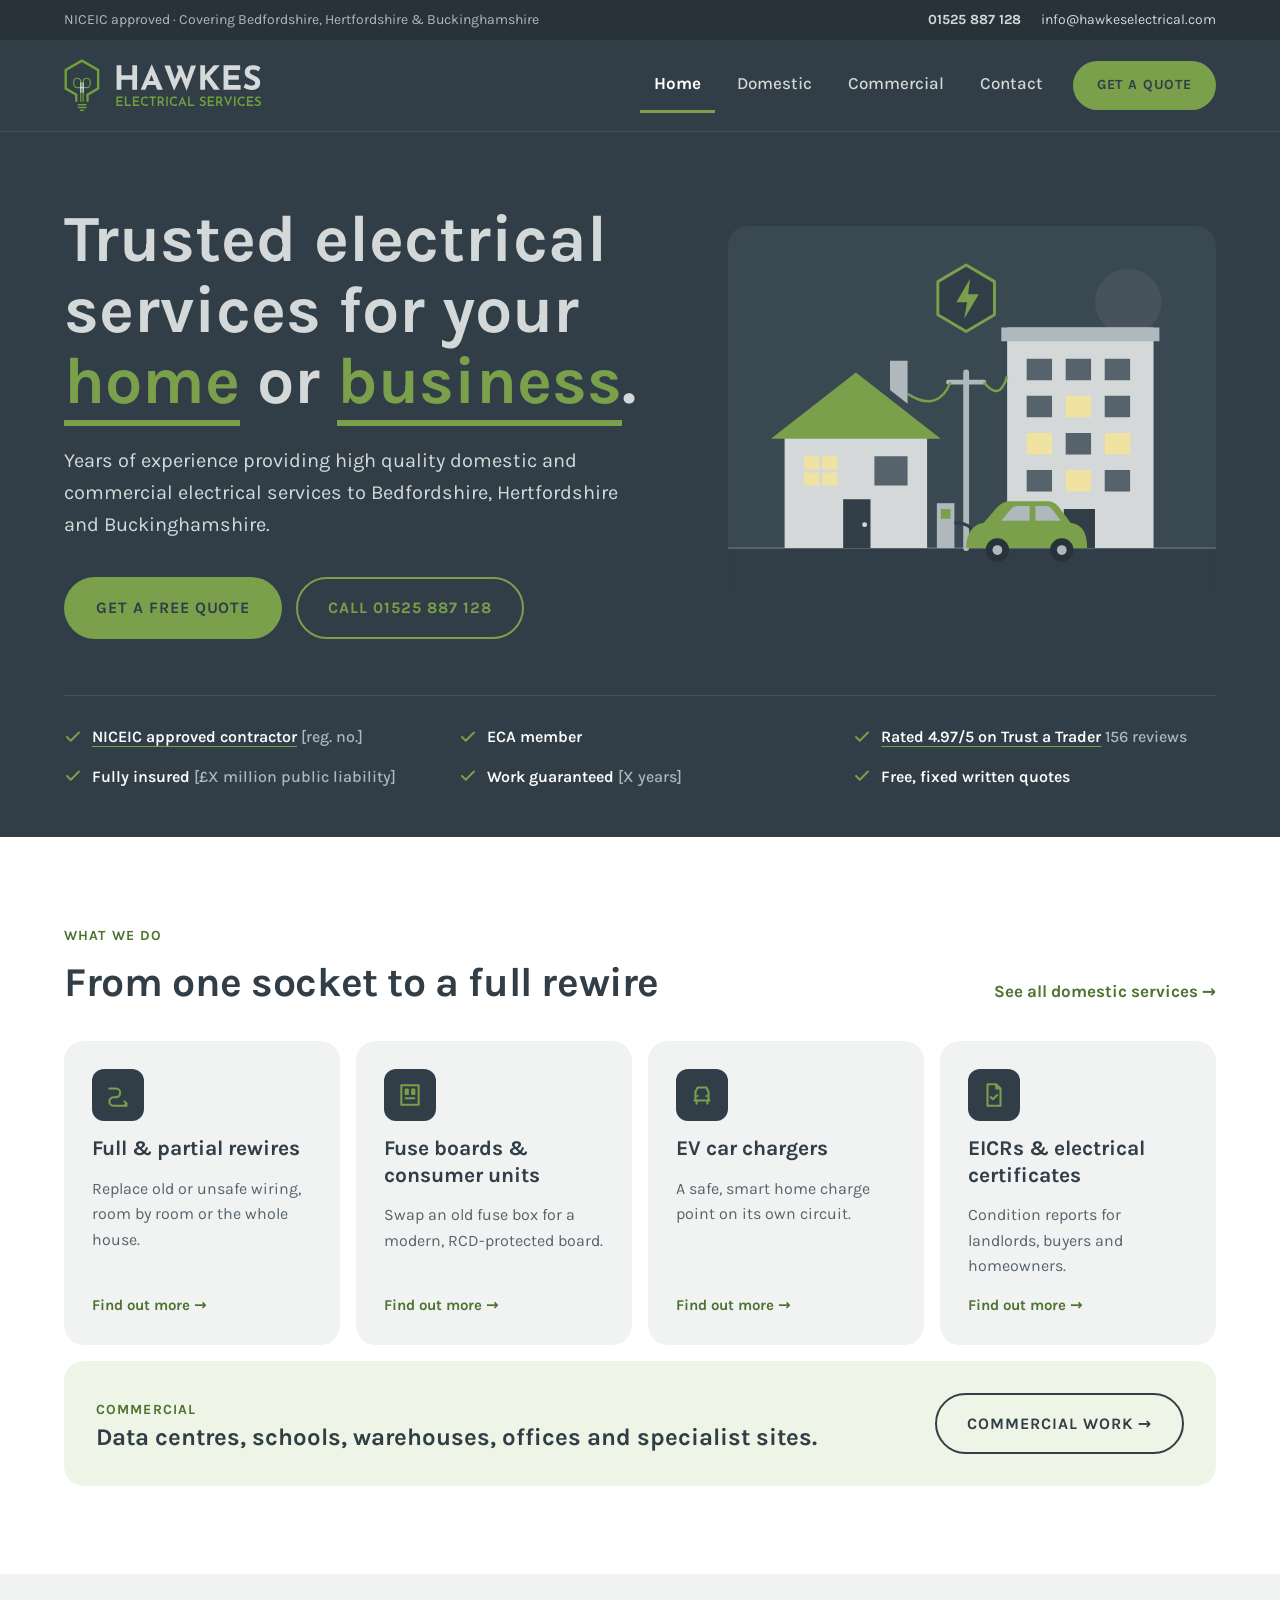
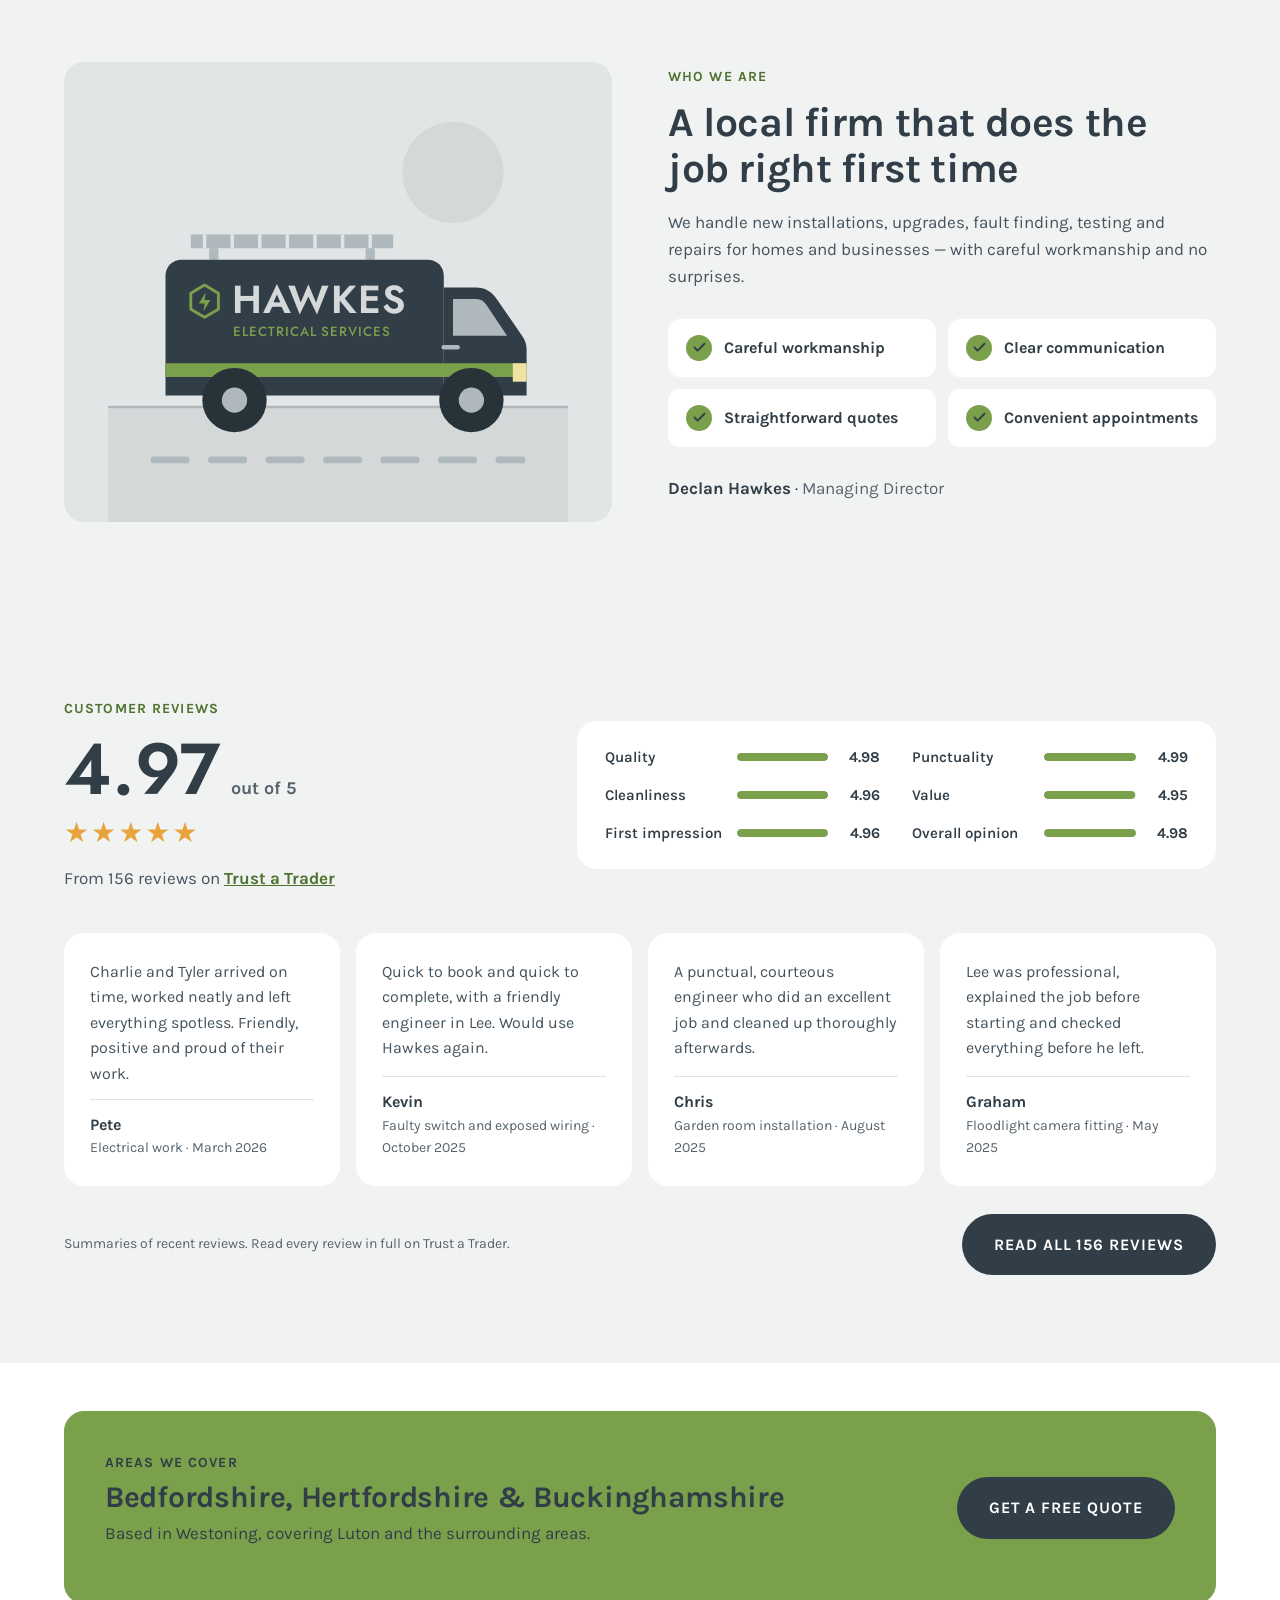
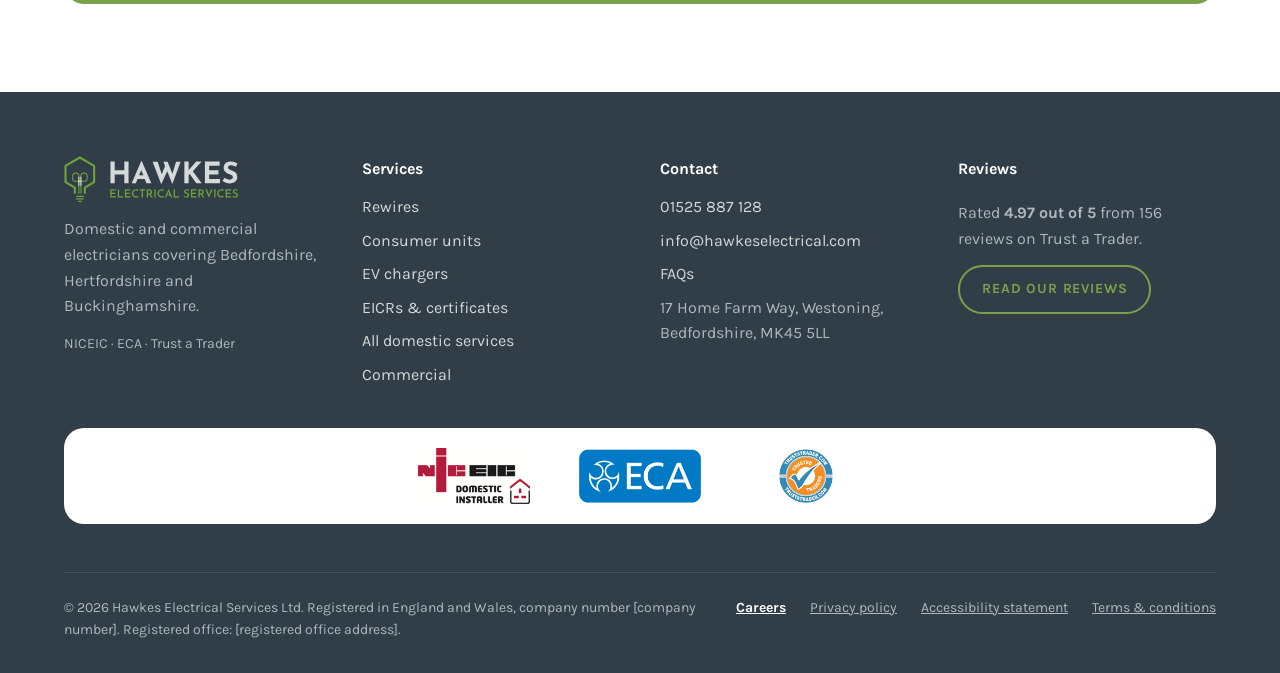
==== commit f3a8ed31: "Use the real Hawkes logo, favicons and accreditation badges Logo, favicon set and NICEIC / ECA / Tru" ====
--- a/index.html
+++ b/index.html
@@ -7,7 +7,6 @@
 <meta name="description" content="Trusted domestic and commercial electrical services across Bedfordshire, Hertfordshire and Buckinghamshire.">
 <meta name="theme-color" content="#313E47">
 <link rel="canonical" href="https://liamhawkes.github.io/musical-octo-train/">
-<link rel="icon" href="favicon.svg" type="image/svg+xml">
 <link rel="icon" href="favicon-32.png" sizes="32x32" type="image/png">
 <link rel="apple-touch-icon" href="apple-touch-icon.png">
 <meta property="og:type" content="website">
@@ -20,15 +19,15 @@
 <meta property="og:image:height" content="630">
 <meta name="twitter:card" content="summary_large_image">
 <link rel="preload" href="fonts/karla-latin-400-normal.woff2" as="font" type="font/woff2" crossorigin>
-<script type="application/ld+json">{"@context": "https://schema.org", "@type": "Electrician", "name": "Hawkes Electrical Services Ltd", "url": "https://liamhawkes.github.io/musical-octo-train/", "image": "https://liamhawkes.github.io/musical-octo-train/og-image.png", "logo": "https://liamhawkes.github.io/musical-octo-train/icon-512.png", "telephone": "+441525887128", "email": "info@hawkeselectrical.com", "address": {"@type": "PostalAddress", "streetAddress": "17 Home Farm Way", "addressLocality": "Westoning", "addressRegion": "Bedfordshire", "postalCode": "MK45 5LL", "addressCountry": "GB"}, "areaServed": [{"@type": "AdministrativeArea", "name": "Bedfordshire"}, {"@type": "AdministrativeArea", "name": "Hertfordshire"}, {"@type": "AdministrativeArea", "name": "Buckinghamshire"}, {"@type": "City", "name": "Luton"}]}</script>
-<link rel="stylesheet" href="styles.css?v=15">
+<script type="application/ld+json">{"@context": "https://schema.org", "@type": "Electrician", "name": "Hawkes Electrical Services Ltd", "url": "https://liamhawkes.github.io/musical-octo-train/", "image": "https://liamhawkes.github.io/musical-octo-train/og-image.png", "logo": "https://liamhawkes.github.io/musical-octo-train/img/logo.svg", "telephone": "+441525887128", "email": "info@hawkeselectrical.com", "address": {"@type": "PostalAddress", "streetAddress": "17 Home Farm Way", "addressLocality": "Westoning", "addressRegion": "Bedfordshire", "postalCode": "MK45 5LL", "addressCountry": "GB"}, "areaServed": [{"@type": "AdministrativeArea", "name": "Bedfordshire"}, {"@type": "AdministrativeArea", "name": "Hertfordshire"}, {"@type": "AdministrativeArea", "name": "Buckinghamshire"}, {"@type": "City", "name": "Luton"}]}</script>
+<link rel="stylesheet" href="styles.css?v=17">
 
 </head>
 <body>
 <a class="skip" href="#main">Skip to content</a>
 <div class="topbar"><div class="wrap topbar-in"><span class="muted">NICEIC approved · Covering Bedfordshire, Hertfordshire &amp; Buckinghamshire</span><span class="topbar-links"><a href="tel:01525887128"><strong>01525 887 128</strong></a><a href="mailto:info@hawkeselectrical.com">info@hawkeselectrical.com</a></span></div></div>
 <header class="site-header"><div class="wrap header-in">
-<a class="brand" href="index.html" aria-label="Hawkes Electrical Services – home"><svg class="logo-mark" width="40" height="53" viewBox="0 0 44 58" fill="none" stroke="#7AA04B" stroke-width="2.6" stroke-linecap="round" stroke-linejoin="round" aria-hidden="true"><path d="M22 2 40 12.5v21L28 40.5V46H16v-5.5L4 33.5v-21z"/><path d="M19 40V27M25 40V27M19 27c-6 0-6-7 0-7s3 7 0 7M25 27c6 0 6-7 0-7s-3 7 0 7"/><path d="M16 50h12M17 54h10"/></svg><span class="wordmark"><span class="wm-1">HAWKES</span><span class="wm-2">ELECTRICAL SERVICES</span></span></a>
+<a class="brand" href="index.html"><img class="logo" src="img/logo.svg" alt="Hawkes Electrical Services – home" width="231" height="61"></a>
 <a class="btn btn-green btn-sm header-call" href="tel:01525887128">Call us</a>
 <nav class="nav" aria-label="Main"><a href="index.html" aria-current="page">Home</a><a href="domestic.html">Domestic</a><a href="commercial.html">Commercial</a><a href="contact.html">Contact</a><a class="btn btn-green btn-sm nav-cta" href="contact.html">Get a quote</a></nav>
 </div></header>
@@ -137,13 +136,18 @@
 </main>
 <footer class="site-footer"><div class="wrap">
 <div class="footer-grid">
-<div class="stack"><span class="brand"><svg class="logo-mark" width="40" height="53" viewBox="0 0 44 58" fill="none" stroke="#7AA04B" stroke-width="2.6" stroke-linecap="round" stroke-linejoin="round" aria-hidden="true"><path d="M22 2 40 12.5v21L28 40.5V46H16v-5.5L4 33.5v-21z"/><path d="M19 40V27M25 40V27M19 27c-6 0-6-7 0-7s3 7 0 7M25 27c6 0 6-7 0-7s-3 7 0 7"/><path d="M16 50h12M17 54h10"/></svg><span class="wordmark"><span class="wm-1">HAWKES</span><span class="wm-2">ELECTRICAL SERVICES</span></span></span><p class="muted">Domestic and commercial electricians covering Bedfordshire, Hertfordshire and Buckinghamshire.</p><p class="muted small">NICEIC · ECA · Trust a Trader</p></div>
+<div class="stack"><img class="logo logo-footer" src="img/logo.svg" alt="Hawkes Electrical Services" width="231" height="61" loading="lazy"><p class="muted">Domestic and commercial electricians covering Bedfordshire, Hertfordshire and Buckinghamshire.</p><p class="muted small">NICEIC · ECA · Trust a Trader</p></div>
 <nav class="stack-tight" aria-label="Services"><span class="footer-h">Services</span><a href="rewires.html">Rewires</a><a href="consumer-units.html">Consumer units</a><a href="ev-chargers.html">EV chargers</a><a href="eicr.html">EICRs &amp; certificates</a><a href="domestic.html">All domestic services</a><a href="commercial.html">Commercial</a></nav>
 <div class="stack-tight"><span class="footer-h">Contact</span><a href="tel:01525887128">01525 887 128</a><a href="mailto:info@hawkeselectrical.com">info@hawkeselectrical.com</a><a href="faq.html">FAQs</a><span class="muted">17 Home Farm Way, Westoning,<br>Bedfordshire, MK45 5LL</span></div>
 <div class="stack"><span class="footer-h">Reviews</span><p class="muted">Rated <strong>4.97 out of 5</strong> from 156 reviews on Trust a Trader.</p><a class="btn btn-outline btn-sm" href="https://www.trustatrader.com/traders/hawkes-electrical-services-ltd-electricians-bedford-south">Read our reviews</a></div>
 </div>
+<div class="footer-badges" aria-label="Accreditations">
+<img src="img/niceic_logo.png" alt="NICEIC Domestic Installer" height="56" loading="lazy">
+<img src="img/elecsa_logo.png" alt="ECA member" height="56" loading="lazy">
+<a href="https://www.trustatrader.com/traders/hawkes-electrical-services-ltd-electricians-bedford-south"><img src="img/tt_logo.png" alt="Trust a Trader – read our reviews" height="56" loading="lazy"></a>
+</div>
 <div class="footer-bottom"><span class="legal-id">© 2026 Hawkes Electrical Services Ltd. Registered in England and Wales, company number [company number]. Registered office: [registered office address].</span><span class="footer-legal"><a class="footer-careers" href="careers.html">Careers</a><a href="privacy.html">Privacy policy</a><a href="accessibility.html">Accessibility statement</a><a href="terms.html">Terms &amp; conditions</a></span></div>
 </div></footer>
-<nav class="mobile-bar" aria-label="Quick contact"><a class="mb-call" href="tel:01525887128"><svg width="20" height="20" viewBox="0 0 24 24" fill="none" stroke="currentColor" stroke-width="2" stroke-linecap="round" stroke-linejoin="round" aria-hidden="true"><path d="M22 16.9v3a2 2 0 0 1-2.2 2 19.8 19.8 0 0 1-8.6-3.1 19.5 19.5 0 0 1-6-6A19.8 19.8 0 0 1 2.1 4.2 2 2 0 0 1 4.1 2h3a2 2 0 0 1 2 1.7c.1 1 .4 1.9.7 2.8a2 2 0 0 1-.5 2.1L8 9.9a16 16 0 0 0 6 6l1.3-1.3a2 2 0 0 1 2.1-.4c.9.3 1.8.6 2.8.7a2 2 0 0 1 1.7 2z"/></svg><span>Call</span></a><a class="mb-quote" href="contact.html"><svg width="20" height="20" viewBox="0 0 24 24" fill="none" stroke="currentColor" stroke-width="2" stroke-linecap="round" stroke-linejoin="round" aria-hidden="true"><path d="M14 2H6v20h12V6l-4-4zM14 2v4h4M9 13h6M9 17h6"/></svg><span>Get a quote</span></a></nav>
+<nav class="mobile-bar" aria-label="Quick contact"><a class="mb-call" href="tel:01525887128"><svg width="20" height="20" viewBox="0 0 24 24" fill="none" stroke="currentColor" stroke-width="2" stroke-linecap="round" stroke-linejoin="round" aria-hidden="true"><path d="M22 16.9v3a2 2 0 0 1-2.2 2 19.8 19.8 0 0 1-8.6-3.1 19.5 19.5 0 0 1-6-6A19.8 19.8 0 0 1 2.1 4.2 2 2 0 0 1 4.1 2h3a2 2 0 0 1 2 1.7c.1 1 .4 1.9.7 2.8a2 2 0 0 1-.5 2.1L8 9.9a16 16 0 0 0 6 6l1.3-1.3a2 2 0 0 1 2.1-.4c.9.3 1.8.6 2.8.7a2 2 0 0 1 1.7 2z"/></svg><span>Call</span></a><a class="mb-wa" href="https://wa.me/447519644255?text=Hi%20Hawkes%20Electrical%2C%20I%20have%20a%20question%20about%20some%20electrical%20work." aria-label="Message us on WhatsApp"><svg width="20" height="20" viewBox="0 0 24 24" fill="none" stroke="currentColor" stroke-width="2" stroke-linecap="round" stroke-linejoin="round" aria-hidden="true"><path d="M3 21l1.7-5A8.5 8.5 0 1 1 8 19.3z"/><path d="M9 9.5c0 3 2.5 5.5 5.5 5.5l1.2-1.4-2-1-1 .8a4 4 0 0 1-2.1-2.1l.8-1-1-2z"/></svg><span>WhatsApp</span></a></nav>
 </body>
 </html>
--- a/styles.css
+++ b/styles.css
@@ -489,7 +489,8 @@
   .mobile-bar a{flex:1;display:flex;align-items:center;justify-content:center;gap:8px;min-height:48px;border-radius:999px;font-weight:700;font-size:15px;text-decoration:none;letter-spacing:.02em}
   .mb-call{background:#7AA04B;color:#313E47}
   .mb-quote{background:#fff;color:#313E47}
-  .mb-wa{background:#3A4852;color:#fff;border:1.5px solid #56636C}
+  .mb-wa{background:#fff;color:#313E47}
+  .mb-wa svg{stroke:#1DA851}
   body{padding-bottom:calc(76px + env(safe-area-inset-bottom))}
   .site-header .header-call{display:none}
 }
@@ -551,3 +552,9 @@
 .areas-band .btn{margin-top:0 !important}
 @media (max-width:1000px){.review-grid{grid-template-columns:repeat(2,minmax(0,1fr))}.reviews-head{grid-template-columns:1fr;gap:28px}}
 @media (max-width:640px){.review-grid,.score-bars{grid-template-columns:1fr}.score-bars li{grid-template-columns:110px 1fr 36px}.score-n{font-size:60px}}
+/* ---- Real logo + footer badges ---- */
+.logo{display:block;height:52px;width:auto}
+.logo-footer{height:46px}
+.footer-badges{margin-top:40px;padding:20px 24px;background:#fff;border-radius:var(--radius);display:flex;flex-wrap:wrap;gap:20px 48px;align-items:center;justify-content:center}
+.footer-badges img{height:56px;width:auto;display:block}
+@media (max-width:640px){.logo{height:42px}.footer-badges{gap:16px 28px}.footer-badges img{height:44px}}
